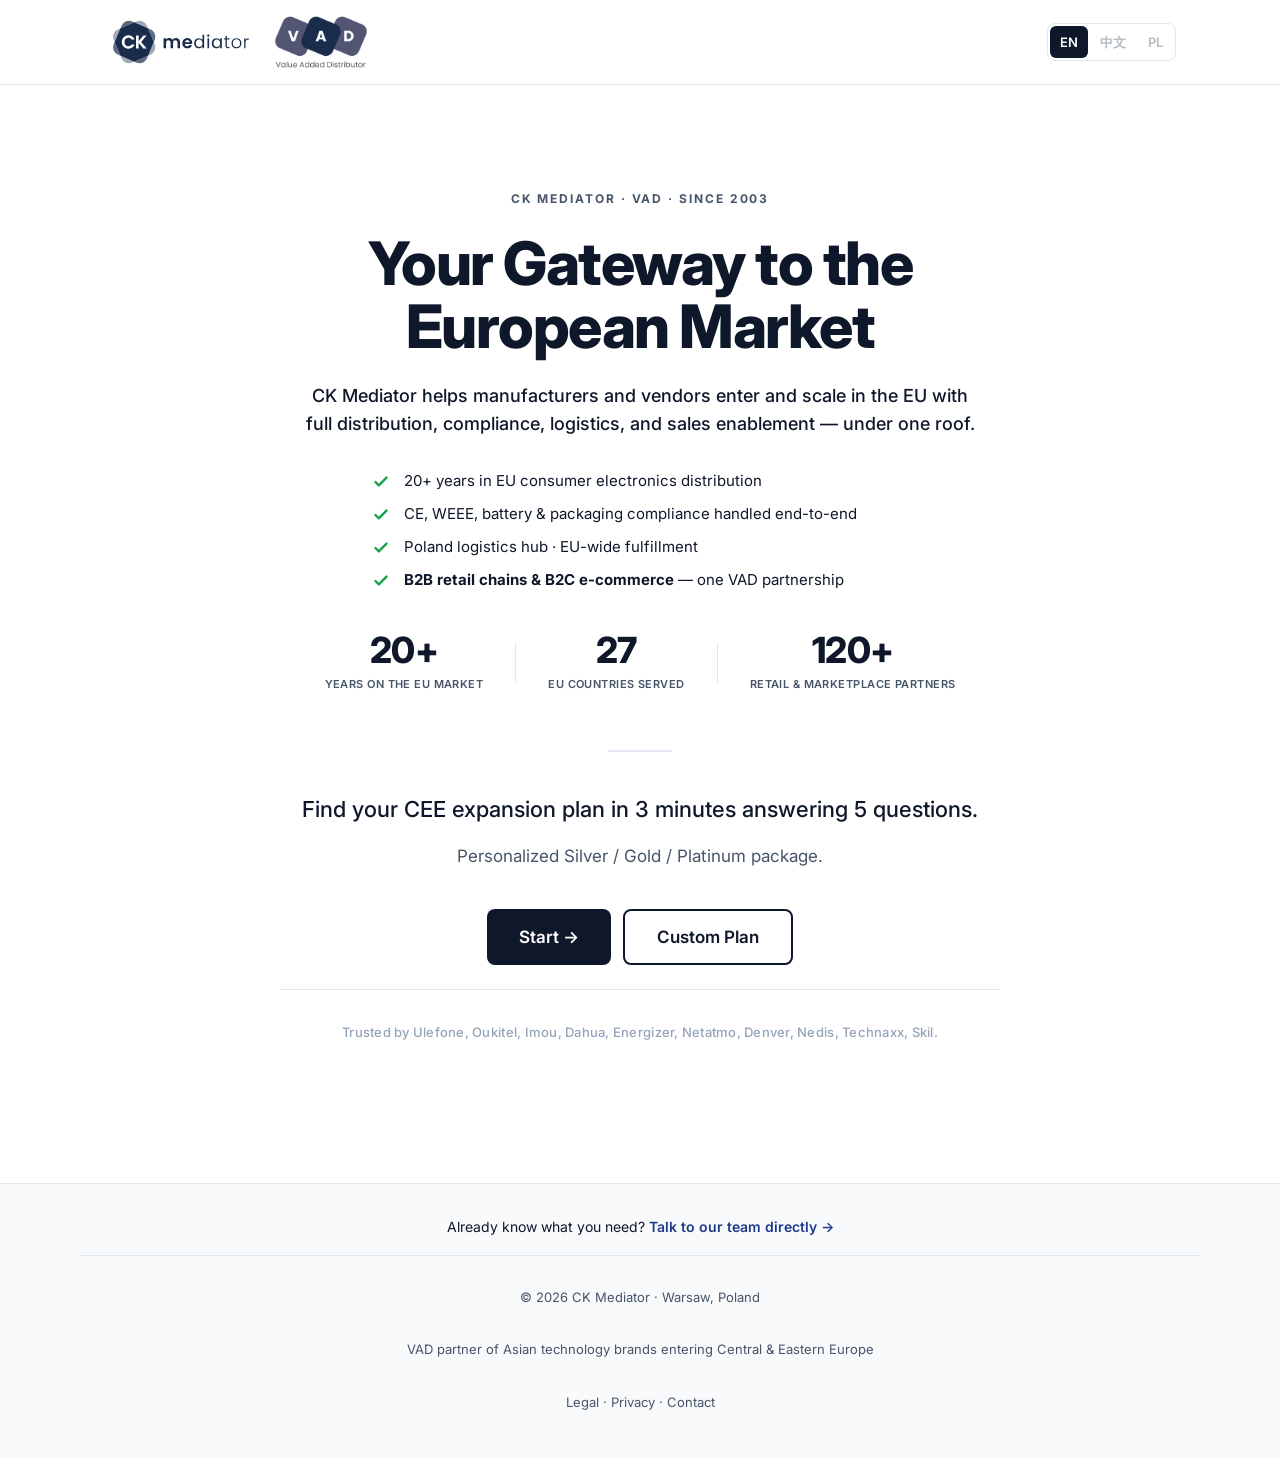
==== v2/index.html @ 51ea70b4 "v2: Q5 qualitative options + remove '24h' from TEMU Local Q5 (marketing support): - Replace dollar r" ====
<!doctype html>
<html lang="en">
<head>
  <meta charset="utf-8" />
  <meta name="viewport" content="width=device-width,initial-scale=1" />
  <title>CK Mediator — Your Gateway to the European Market</title>
  <link rel="preconnect" href="https://fonts.googleapis.com">
  <link rel="preconnect" href="https://fonts.gstatic.com" crossorigin>
  <link href="https://fonts.googleapis.com/css2?family=Inter:wght@400;500;600;700;800&display=swap" rel="stylesheet">
  <link rel="stylesheet" href="wireframe.css" />
</head>
<body>

  <!-- ========= TOP BAR ========= -->
  <header class="topbar">
    <div class="topbar-inner">
      <a href="#" class="brand" data-action="restart" aria-label="CK Mediator — start over">
        <img src="CK-Mediator-Logo-2023.svg" alt="CK Mediator" class="brand-logo" />
        <img src="VAD-1.png" alt="VAD — Value Added Distributor" class="brand-logo brand-logo-vad" />
      </a>
      <div class="topbar-right">
        <div class="lang" role="group" aria-label="Language">
          <button class="lang-btn is-on" type="button">EN</button>
          <button class="lang-btn" type="button" disabled title="Translations come after layout sign-off">中文</button>
          <button class="lang-btn" type="button" disabled title="Translations come after layout sign-off">PL</button>
        </div>
        <div class="progress" id="progress" hidden>
          <span class="progress-text" id="progress-text">Step 1 of 5</span>
          <div class="progress-bar"><div class="progress-fill" id="progress-fill"></div></div>
        </div>
      </div>
    </div>
  </header>

  <main class="main">

    <!-- ========= SCREEN 0: WELCOME ========= -->
    <section class="screen is-active" data-screen="welcome">
      <div class="welcome">
        <p class="eyebrow">CK MEDIATOR · VAD · SINCE 2003</p>
        <h1 class="hero-title">Your Gateway to the European Market</h1>
        <p class="hero-mission">CK Mediator helps manufacturers and vendors enter and scale in the EU with full distribution, compliance, logistics, and sales enablement — under one roof.</p>

        <ul class="value-props">
          <li><svg class="i-check" viewBox="0 0 20 20"><path d="M5 10l3 3 7-7" stroke="currentColor" stroke-width="2.2" fill="none" stroke-linecap="round" stroke-linejoin="round"/></svg><span>20+ years in EU consumer electronics distribution</span></li>
          <li><svg class="i-check" viewBox="0 0 20 20"><path d="M5 10l3 3 7-7" stroke="currentColor" stroke-width="2.2" fill="none" stroke-linecap="round" stroke-linejoin="round"/></svg><span>CE, WEEE, battery &amp; packaging compliance handled end-to-end</span></li>
          <li><svg class="i-check" viewBox="0 0 20 20"><path d="M5 10l3 3 7-7" stroke="currentColor" stroke-width="2.2" fill="none" stroke-linecap="round" stroke-linejoin="round"/></svg><span>Poland logistics hub · EU-wide fulfillment</span></li>
          <li><svg class="i-check" viewBox="0 0 20 20"><path d="M5 10l3 3 7-7" stroke="currentColor" stroke-width="2.2" fill="none" stroke-linecap="round" stroke-linejoin="round"/></svg><span><strong>B2B retail chains &amp; B2C e-commerce</strong> — one VAD partnership</span></li>
        </ul>

        <div class="hero-stats">
          <div class="stat"><strong>20+</strong><span>years on the EU market</span></div>
          <div class="stat-divider"></div>
          <div class="stat"><strong>27</strong><span>EU countries served</span></div>
          <div class="stat-divider"></div>
          <div class="stat"><strong>120+</strong><span>retail &amp; marketplace partners</span></div>
        </div>

        <div class="hero-divider"></div>

        <p class="hero-lead">Find your CEE expansion plan in 3 minutes answering 5 questions.</p>
        <p class="hero-sub">Personalized Silver / Gold / Platinum package.</p>

        <div class="hero-actions">
          <button class="btn btn-primary btn-lg" type="button" data-action="start">Start →</button>
          <button class="btn btn-outline btn-lg" type="button" data-action="open-modules">Custom Plan</button>
        </div>

        <p class="trusted">Trusted by Ulefone, Oukitel, Imou, Dahua, Energizer, Netatmo, Denver, Nedis, Technaxx, Skil.</p>
      </div>
    </section>

    <!-- ========= SCREEN 1: Q1 — Product category ========= -->
    <section class="screen" data-screen="q1" data-step="1">
      <div class="question">
        <p class="q-counter">Question 1 of 5</p>
        <h2 class="q-title">What does your brand sell?</h2>
        <p class="q-help">Select all that apply — many brands span multiple categories.</p>
        <div class="options" data-question="category" data-multi="true">
          <button class="option" type="button" data-value="phones">
            <svg class="option-icon" viewBox="0 0 24 24" fill="none"><rect x="7" y="3" width="10" height="18" rx="2" stroke="currentColor" stroke-width="1.6"/><circle cx="12" cy="18" r="1" fill="currentColor"/></svg>
            <span class="option-body">Smartphones &amp; Mobile</span>
          </button>
          <button class="option" type="button" data-value="computing">
            <svg class="option-icon" viewBox="0 0 24 24" fill="none"><rect x="3" y="5" width="18" height="11" rx="1.5" stroke="currentColor" stroke-width="1.6"/><path d="M2 18h20" stroke="currentColor" stroke-width="1.6" stroke-linecap="round"/></svg>
            <span class="option-body">Laptops &amp; Computing <span class="option-sub">including refurbished</span></span>
          </button>
          <button class="option" type="button" data-value="cameras">
            <svg class="option-icon" viewBox="0 0 24 24" fill="none"><path d="M3 8h4l1.5-3h7l1.5 3h4v12H3z" stroke="currentColor" stroke-width="1.6" stroke-linejoin="round"/><circle cx="12" cy="13" r="4" stroke="currentColor" stroke-width="1.6"/></svg>
            <span class="option-body">Cameras &amp; Surveillance</span>
          </button>
          <button class="option" type="button" data-value="av">
            <svg class="option-icon" viewBox="0 0 24 24" fill="none"><rect x="3" y="5" width="18" height="12" rx="1" stroke="currentColor" stroke-width="1.6"/><path d="M9 21h6M12 17v4" stroke="currentColor" stroke-width="1.6" stroke-linecap="round"/></svg>
            <span class="option-body">Audio, Video &amp; Projectors</span>
          </button>
          <button class="option" type="button" data-value="smart-home">
            <svg class="option-icon" viewBox="0 0 24 24" fill="none"><path d="M3 12L12 3l9 9M5 10v10h14V10" stroke="currentColor" stroke-width="1.6" stroke-linejoin="round"/><circle cx="12" cy="15" r="1.5" fill="currentColor"/></svg>
            <span class="option-body">Smart Home &amp; IoT</span>
          </button>
          <button class="option" type="button" data-value="tools">
            <svg class="option-icon" viewBox="0 0 24 24" fill="none"><path d="M14.5 5.5l4 4L8 20l-4-4z" stroke="currentColor" stroke-width="1.6" stroke-linejoin="round"/><path d="M14 5l3-3 5 5-3 3" stroke="currentColor" stroke-width="1.6" stroke-linejoin="round"/></svg>
            <span class="option-body">Power Tools &amp; Hardware</span>
          </button>
          <button class="option" type="button" data-value="mixed">
            <svg class="option-icon" viewBox="0 0 24 24" fill="none"><rect x="4" y="4" width="6" height="6" stroke="currentColor" stroke-width="1.6"/><rect x="14" y="4" width="6" height="6" stroke="currentColor" stroke-width="1.6"/><rect x="4" y="14" width="6" height="6" stroke="currentColor" stroke-width="1.6"/><rect x="14" y="14" width="6" height="6" stroke="currentColor" stroke-width="1.6"/></svg>
            <span class="option-body">Mixed portfolio / Other</span>
          </button>
        </div>
      </div>
    </section>

    <!-- ========= SCREEN 2: Q2 — EU presence ========= -->
    <section class="screen" data-screen="q2" data-step="2">
      <div class="question">
        <p class="q-counter">Question 2 of 5</p>
        <h2 class="q-title">Where is your brand in Europe today?</h2>
        <p class="q-help">No wrong answer — this just tells us where to start.</p>
        <div class="options" data-question="presence">
          <button class="option" type="button" data-value="zero" data-tier="silver">
            <svg class="option-icon" viewBox="0 0 24 24" fill="none"><circle cx="12" cy="12" r="9" stroke="currentColor" stroke-width="1.6"/></svg>
            <span class="option-body">Zero presence <span class="option-sub">we're starting from scratch</span></span>
          </button>
          <button class="option" type="button" data-value="cross-border" data-tier="gold">
            <svg class="option-icon" viewBox="0 0 24 24" fill="none"><circle cx="12" cy="12" r="9" stroke="currentColor" stroke-width="1.6"/><path d="M3 12h18M12 3a13 13 0 010 18M12 3a13 13 0 000 18" stroke="currentColor" stroke-width="1.6"/></svg>
            <span class="option-body">Selling cross-border <span class="option-sub">Amazon, eBay, direct from Asia</span></span>
          </button>
          <button class="option" type="button" data-value="distributor" data-tier="platinum">
            <svg class="option-icon" viewBox="0 0 24 24" fill="none"><path d="M4 14l3-3 3 1 3-3 3 1 4-2" stroke="currentColor" stroke-width="1.6" stroke-linecap="round" stroke-linejoin="round"/><path d="M3 20h18" stroke="currentColor" stroke-width="1.6" stroke-linecap="round"/></svg>
            <span class="option-body">We have a distributor, but need a real VAD partner</span>
          </button>
          <button class="option" type="button" data-value="other" data-tier="gold">
            <svg class="option-icon" viewBox="0 0 24 24" fill="none"><circle cx="12" cy="12" r="9" stroke="currentColor" stroke-width="1.6"/><path d="M9.5 9c0-1.5 1-2.5 2.5-2.5s2.5 1 2.5 2.5c0 1-1 1.5-1.5 2-.5.5-1 1-1 2" stroke="currentColor" stroke-width="1.6" stroke-linecap="round"/><circle cx="12" cy="17" r="0.8" fill="currentColor"/></svg>
            <span class="option-body">Other arrangement</span>
          </button>
        </div>
      </div>
    </section>

    <!-- ========= SCREEN 3: Q3 — 12mo goal ========= -->
    <section class="screen" data-screen="q3" data-step="3">
      <div class="question">
        <p class="q-counter">Question 3 of 5</p>
        <h2 class="q-title">What's your goal for the next 12 months?</h2>
        <div class="options" data-question="goal">
          <button class="option" type="button" data-value="test" data-tier="silver">
            <svg class="option-icon" viewBox="0 0 24 24" fill="none"><path d="M9 3v6l-5 9a3 3 0 003 4h10a3 3 0 003-4l-5-9V3" stroke="currentColor" stroke-width="1.6" stroke-linejoin="round"/><path d="M8 3h8" stroke="currentColor" stroke-width="1.6" stroke-linecap="round"/></svg>
            <span class="option-body">Test the market <span class="option-sub">validate demand with low commitment</span></span>
          </button>
          <button class="option" type="button" data-value="scale" data-tier="gold">
            <svg class="option-icon" viewBox="0 0 24 24" fill="none"><path d="M3 17l6-6 4 4 8-9" stroke="currentColor" stroke-width="1.6" stroke-linecap="round" stroke-linejoin="round"/><path d="M14 6h7v7" stroke="currentColor" stroke-width="1.6" stroke-linecap="round" stroke-linejoin="round"/></svg>
            <span class="option-body">Scale <span class="option-sub">grow our existing base in CEE</span></span>
          </button>
          <button class="option" type="button" data-value="leader" data-tier="platinum">
            <svg class="option-icon" viewBox="0 0 24 24" fill="none"><path d="M3 8l4 6 5-8 5 8 4-6v11H3z" stroke="currentColor" stroke-width="1.6" stroke-linejoin="round"/></svg>
            <span class="option-body">Become a category leader <span class="option-sub">full multi-channel expansion</span></span>
          </button>
        </div>
      </div>
    </section>

    <!-- ========= SCREEN 4: Q4 — Markets ========= -->
    <section class="screen" data-screen="q4" data-step="4">
      <div class="question">
        <p class="q-counter">Question 4 of 5</p>
        <h2 class="q-title">Which markets are you targeting?</h2>
        <div class="options" data-question="markets">
          <button class="option" type="button" data-value="pl" data-tier="silver">
            <svg class="option-icon" viewBox="0 0 24 24" fill="none"><path d="M12 21c5-6 8-9 8-13a8 8 0 00-16 0c0 4 3 7 8 13z" stroke="currentColor" stroke-width="1.6" stroke-linejoin="round"/><circle cx="12" cy="8" r="2" stroke="currentColor" stroke-width="1.6"/></svg>
            <span class="option-body">Poland only (PL)</span>
          </button>
          <button class="option" type="button" data-value="baltics" data-tier="gold">
            <svg class="option-icon" viewBox="0 0 24 24" fill="none"><path d="M5 7l5-2 4 2 5-2v12l-5 2-4-2-5 2zM10 5v14M14 7v14" stroke="currentColor" stroke-width="1.6" stroke-linejoin="round"/></svg>
            <span class="option-body">Poland + Baltics (LT, LV, EE)</span>
          </button>
          <button class="option" type="button" data-value="cee" data-tier="gold">
            <svg class="option-icon" viewBox="0 0 24 24" fill="none"><path d="M3 7l6-2 6 3 6-2v12l-6 2-6-3-6 2z" stroke="currentColor" stroke-width="1.6" stroke-linejoin="round"/></svg>
            <span class="option-body">All Central &amp; Eastern Europe (CEE)</span>
          </button>
          <button class="option" type="button" data-value="eu" data-tier="platinum">
            <svg class="option-icon" viewBox="0 0 24 24" fill="none"><circle cx="12" cy="12" r="9" stroke="currentColor" stroke-width="1.6"/><path d="M3 12h18M12 3c3 3 3 15 0 18M12 3c-3 3-3 15 0 18" stroke="currentColor" stroke-width="1.6"/></svg>
            <span class="option-body">Beyond CEE — full EU ambition</span>
          </button>
        </div>
      </div>
    </section>

    <!-- ========= SCREEN 5: Q5 — Budget (optional) ========= -->
    <section class="screen" data-screen="q5" data-step="5">
      <div class="question">
        <p class="q-counter">Question 5 of 5 — optional</p>
        <h2 class="q-title">What's your monthly marketing support for European operations?</h2>
        <p class="q-help">The marketing investment you'll bring — CK Mediator co-funds operations and channel access.</p>
        <div class="options" data-question="budget">
          <button class="option" type="button" data-value="modest" data-tier="silver">
            <svg class="option-icon" viewBox="0 0 24 24" fill="none"><circle cx="12" cy="12" r="9" stroke="currentColor" stroke-width="1.6"/><path d="M12 6v12M9 9h4a2 2 0 010 4h-2a2 2 0 000 4h5" stroke="currentColor" stroke-width="1.6" stroke-linecap="round" stroke-linejoin="round"/></svg>
            <span class="option-body">Modest <span class="option-sub">initial marketing investment</span></span>
          </button>
          <button class="option" type="button" data-value="significant" data-tier="gold">
            <svg class="option-icon" viewBox="0 0 24 24" fill="none"><ellipse cx="12" cy="6" rx="7" ry="2" stroke="currentColor" stroke-width="1.6"/><path d="M5 6v6c0 1 3 2 7 2s7-1 7-2V6M5 12v6c0 1 3 2 7 2s7-1 7-2v-6" stroke="currentColor" stroke-width="1.6"/></svg>
            <span class="option-body">Significant <span class="option-sub">growing marketing commitment</span></span>
          </button>
          <button class="option" type="button" data-value="major" data-tier="platinum">
            <svg class="option-icon" viewBox="0 0 24 24" fill="none"><ellipse cx="12" cy="5" rx="7" ry="2" stroke="currentColor" stroke-width="1.6"/><path d="M5 5v4c0 1 3 2 7 2s7-1 7-2V5M5 9v4c0 1 3 2 7 2s7-1 7-2V9M5 13v4c0 1 3 2 7 2s7-1 7-2v-4" stroke="currentColor" stroke-width="1.6"/></svg>
            <span class="option-body">Major <span class="option-sub">comprehensive marketing program</span></span>
          </button>
          <button class="option" type="button" data-value="top-tier" data-tier="platinum">
            <svg class="option-icon" viewBox="0 0 24 24" fill="none"><rect x="3" y="4" width="18" height="16" rx="1" stroke="currentColor" stroke-width="1.6"/><circle cx="14" cy="12" r="3" stroke="currentColor" stroke-width="1.6"/><path d="M14 12v-3M14 12l2 2" stroke="currentColor" stroke-width="1.6" stroke-linecap="round"/></svg>
            <span class="option-body">Top-tier <span class="option-sub">category leadership investment</span></span>
          </button>
          <button class="option option-skip" type="button" data-value="skip">
            <svg class="option-icon" viewBox="0 0 24 24" fill="none"><path d="M21 12a8 8 0 01-12 7l-5 1 1-4a8 8 0 1116-4z" stroke="currentColor" stroke-width="1.6" stroke-linejoin="round"/></svg>
            <span class="option-body">Prefer to discuss live</span>
          </button>
        </div>
      </div>
    </section>

    <!-- ========= SCREEN 6: SUMMARY ========= -->
    <section class="screen" data-screen="summary">
      <div class="summary">
        <h2 class="summary-title">
          <span class="summary-title-prefix">Your recommended track:</span>
          <span class="summary-title-pkg" id="summary-title-pkg">Gold — Scale Across CEE</span>
        </h2>
        <p class="summary-lead">Based on your answers, here's how we'd take your brand to the European market.</p>

        <div class="why-block">
          <h3>Why this fits you</h3>
          <ul id="why-list"></ul>
        </div>

        <div class="packages">
          <article class="pkg" data-pkg="silver">
            <p class="pkg-tier">🥈 SILVER</p>
            <h3 class="pkg-name">Test the Market</h3>
            <p class="pkg-sub">For brands validating Polish demand with minimum commitment.</p>
            <ul class="pkg-list">
              <li>Market entry consulting — positioning, competition analysis</li>
              <li>Allegro Brand Zone — 1 marketplace launched</li>
              <li>Warsaw warehousing + customs + basic RMA</li>
              <li>Polish customer service + VAT invoicing (Enova365)</li>
              <li>Basic marketing content — descriptions, localization</li>
            </ul>
          </article>

          <article class="pkg" data-pkg="gold">
            <p class="pkg-tier">🥇 GOLD</p>
            <h3 class="pkg-name">Scale Across CEE</h3>
            <p class="pkg-sub">For brands ready to grow across Poland and neighboring markets.</p>
            <p class="pkg-everything">Everything in Silver, plus:</p>
            <ul class="pkg-list">
              <li>Dedicated Product Manager (part-time)</li>
              <li>D2C Shoper webshop + 3 marketplaces (Allegro · Empik · Kaufland)</li>
              <li>Cross-docking + B2C dropshipping + refurbishment</li>
              <li>Rich marketing content + co-op marketing (50/50 media spend)</li>
              <li>Trade marketing + credit lines for channel partners</li>
            </ul>
          </article>

          <article class="pkg" data-pkg="platinum">
            <p class="pkg-tier">💎 PLATINUM</p>
            <h3 class="pkg-name">Become a Category Leader</h3>
            <p class="pkg-sub">For brands committed to CEE market leadership.</p>
            <p class="pkg-everything">Everything in Gold, plus:</p>
            <ul class="pkg-list">
              <li>Dedicated PM team (full-time, multi-person)</li>
              <li>5 marketplaces — adds ERLI + <strong>TEMU Local</strong></li>
              <li><strong>7 retail chains</strong> — Media Expert, RTV Euro AGD, MediaMarkt, x-kom, Komputronik, Euronics, Topo Centras</li>
              <li>Influencer marketing + POS execution in physical retail</li>
              <li>CK authorized service center + full channel credit</li>
            </ul>
          </article>
        </div>

        <p class="pkg-disclaimer">All package scopes finalized after a 30-minute discovery call.</p>

        <div class="rollout">
          <h3>Your 90-day rollout — <span id="rollout-pkg">Gold</span></h3>
          <ol class="rollout-list" id="rollout-list"></ol>
        </div>

        <p class="custom-plan-link">
          None of these fit? <a href="#" data-action="open-modules">Configure your own custom plan →</a>
        </p>

        <div class="cta-block">
          <button class="btn btn-primary btn-lg" type="button" data-action="open-form">Request VAD Partnership</button>
          <button class="btn btn-secondary" type="button" data-action="download-pdf">Download package details (PDF)</button>
          <p class="cta-tertiary">Prefer a direct conversation? Email <a href="mailto:vendors@ckmediator.pl">vendors@ckmediator.pl</a> or call +48 22 123 43 38.</p>
        </div>
      </div>
    </section>

    <!-- ========= SCREEN M: CUSTOM CONFIGURATOR (alt path) ========= -->
    <section class="screen" data-screen="modules">
      <div class="modules-page">
        <p class="eyebrow">CUSTOM CONFIGURATION</p>
        <h2 class="modules-title">Pick the modules you need — we'll quote the rest</h2>
        <p class="modules-lead">Mix and match like building blocks. Add or remove modules as you scale.</p>

        <div class="modules-grid">

          <article class="module" data-module="m1">
            <div class="module-head">
              <div class="module-icon"><svg viewBox="0 0 24 24" fill="none"><path d="M12 3l8 4v5c0 5-3.5 8-8 9-4.5-1-8-4-8-9V7l8-4z" stroke="currentColor" stroke-width="1.6"/><path d="M9 12l2 2 4-4" stroke="currentColor" stroke-width="1.6" stroke-linecap="round"/></svg></div>
              <button class="module-toggle" type="button">+ Add</button>
            </div>
            <h3>Regulatory &amp; Compliance</h3>
            <ul class="bullets">
              <li>CE / RoHS / EMC / RED testing</li>
              <li>WEEE, battery &amp; packaging registration</li>
              <li>Technical files, DoC, manuals</li>
            </ul>
          </article>

          <article class="module" data-module="m2">
            <div class="module-head">
              <div class="module-icon"><svg viewBox="0 0 24 24" fill="none"><path d="M3 10l9-6 9 6v10H3V10z" stroke="currentColor" stroke-width="1.6" stroke-linejoin="round"/><path d="M9 20v-6h6v6" stroke="currentColor" stroke-width="1.6"/></svg></div>
              <button class="module-toggle" type="button">+ Add</button>
            </div>
            <h3>Warehousing &amp; Fulfillment</h3>
            <ul class="bullets">
              <li>Poland hub · EU-wide shipping</li>
              <li>B2B &amp; B2C order fulfillment</li>
              <li>Inventory &amp; SKU management</li>
            </ul>
          </article>

          <article class="module" data-module="m3">
            <div class="module-head">
              <div class="module-icon"><svg viewBox="0 0 24 24" fill="none"><path d="M3 17l6-6 4 4 8-9" stroke="currentColor" stroke-width="1.6" stroke-linecap="round" stroke-linejoin="round"/><path d="M14 6h7v7" stroke="currentColor" stroke-width="1.6" stroke-linecap="round"/></svg></div>
              <button class="module-toggle" type="button">+ Add</button>
            </div>
            <h3>Sales &amp; Channel Development</h3>
            <ul class="bullets">
              <li>Retail onboarding &amp; negotiations</li>
              <li>Distributor &amp; reseller network</li>
              <li>Marketplace account management</li>
            </ul>
          </article>

          <article class="module" data-module="m4">
            <div class="module-head">
              <div class="module-icon"><svg viewBox="0 0 24 24" fill="none"><path d="M3 11l14-6v14L3 13v-2z" stroke="currentColor" stroke-width="1.6" stroke-linejoin="round"/><path d="M7 13v4a2 2 0 002 2h1" stroke="currentColor" stroke-width="1.6"/></svg></div>
              <button class="module-toggle" type="button">+ Add</button>
            </div>
            <h3>Marketing &amp; PR</h3>
            <ul class="bullets">
              <li>Influencer &amp; PR campaigns</li>
              <li>Paid ads (Google, Meta, TikTok)</li>
              <li>Social, content, reviews</li>
            </ul>
          </article>

          <article class="module" data-module="m5">
            <div class="module-head">
              <div class="module-icon"><svg viewBox="0 0 24 24" fill="none"><path d="M14 6l4 4-9 9H5v-4l9-9z" stroke="currentColor" stroke-width="1.6" stroke-linejoin="round"/></svg></div>
              <button class="module-toggle" type="button">+ Add</button>
            </div>
            <h3>Warranty &amp; Service Center</h3>
            <ul class="bullets">
              <li>RMA, repairs, spare parts</li>
              <li>SLA-backed service operations</li>
              <li>Warranty policy creation</li>
            </ul>
          </article>

          <article class="module" data-module="m6">
            <div class="module-head">
              <div class="module-icon"><svg viewBox="0 0 24 24" fill="none"><rect x="3" y="6" width="18" height="12" rx="2" stroke="currentColor" stroke-width="1.6"/><path d="M3 10h18" stroke="currentColor" stroke-width="1.6"/></svg></div>
              <button class="module-toggle" type="button">+ Add</button>
            </div>
            <h3>Financial &amp; Invoicing Support</h3>
            <ul class="bullets">
              <li>EU invoicing &amp; credit terms</li>
              <li>VAT / OSS guidance</li>
              <li>Cash-flow &amp; FX optimization</li>
            </ul>
          </article>

          <article class="module" data-module="m7">
            <div class="module-head">
              <div class="module-icon"><svg viewBox="0 0 24 24" fill="none"><circle cx="12" cy="12" r="9" stroke="currentColor" stroke-width="1.6"/><path d="M9 10l2 2 4-4" stroke="currentColor" stroke-width="1.6" stroke-linecap="round"/></svg></div>
              <button class="module-toggle" type="button">+ Add</button>
            </div>
            <h3>EU Authorized Representative</h3>
            <ul class="bullets">
              <li>Legal EU representation</li>
              <li>Liaison with market authorities</li>
              <li>Document custody &amp; response</li>
            </ul>
          </article>

          <article class="module" data-module="m8">
            <div class="module-head">
              <div class="module-icon"><svg viewBox="0 0 24 24" fill="none"><path d="M4 20V8m6 12V4m6 16v-9m6 9V12" stroke="currentColor" stroke-width="1.8" stroke-linecap="round"/></svg></div>
              <button class="module-toggle" type="button">+ Add</button>
            </div>
            <h3>Market Intelligence &amp; Reporting</h3>
            <ul class="bullets">
              <li>Sell-through dashboards</li>
              <li>Competitive benchmarking</li>
              <li>Quarterly business reviews</li>
            </ul>
          </article>

        </div>

        <p class="modules-footer-note">Custom configurations are priced on-request. Submit your selection and we'll send a tailored quote within 1 business day.</p>

        <div class="modules-actions">
          <button class="btn btn-ghost" type="button" data-action="restart">← Back to start</button>
        </div>
      </div>
    </section>

    <!-- ========= SCREEN 7: CONFIRMATION ========= -->
    <section class="screen" data-screen="confirm">
      <div class="confirm">
        <h2>Thank you — we've got it.</h2>
        <p>A CK Mediator partnership manager will contact you within <strong>1 business day</strong>.</p>
        <p>In the meantime, you can:</p>
        <ul class="confirm-list">
          <li>📧 Email us at <a href="mailto:vendors@ckmediator.pl">vendors@ckmediator.pl</a></li>
          <li>📞 Call <strong>+48 22 123 43 38</strong> (business hours CET)</li>
        </ul>
        <p class="confirm-cta"><button class="btn btn-ghost" type="button" data-action="restart">Back to start ↻</button></p>
      </div>
    </section>

  </main>

  <!-- ========= INTAKE FORM MODAL ========= -->
  <div class="modal" data-modal="form" hidden>
    <div class="modal-backdrop" data-action="close-form"></div>
    <div class="modal-card" role="dialog" aria-modal="true" aria-labelledby="form-title">
      <button class="modal-close" type="button" data-action="close-form" aria-label="Close">×</button>
      <h2 id="form-title">Request your VAD Partnership</h2>
      <p class="modal-lead">We respond within 1 business day. Your wizard answers are attached automatically.</p>

      <form id="intake-form">
        <label class="field">
          <span>Company (legal name) <em>*</em></span>
          <input type="text" name="company" required />
        </label>
        <label class="field">
          <span>Brand name(s) <em>*</em></span>
          <input type="text" name="brand" required placeholder="What's the brand we'll be launching?" />
        </label>
        <label class="field">
          <span>Your full name <em>*</em></span>
          <input type="text" name="name" required />
        </label>
        <label class="field">
          <span>Your role / title <em>*</em></span>
          <input type="text" name="title" required />
        </label>
        <label class="field">
          <span>Business email <em>*</em></span>
          <input type="email" name="email" required />
        </label>
        <label class="field">
          <span>Phone <em>*</em></span>
          <input type="tel" name="phone" required placeholder="Include country code" />
        </label>
        <label class="field-inline">
          <input type="checkbox" name="wechat" /> WeChat available on this number
        </label>
        <label class="field">
          <span>Website</span>
          <input type="url" name="website" placeholder="HQ or brand — optional" />
        </label>
        <label class="field field-readonly">
          <span>Selected package</span>
          <input type="text" name="package" readonly id="form-package-input" />
        </label>
        <label class="field">
          <span>Anything we should know before our first call?</span>
          <textarea name="notes" rows="3"></textarea>
        </label>

        <p class="privacy">We use your data only to respond to this inquiry. GDPR-compliant. No third-party sharing.</p>

        <div class="form-actions">
          <button class="btn btn-primary btn-lg" type="submit">Send to CK Mediator →</button>
        </div>
      </form>
    </div>
  </div>

  <!-- ========= WIZARD BOTTOM NAV (questions only) ========= -->
  <nav class="wizard-nav" id="wizard-nav" hidden>
    <button class="btn btn-ghost" type="button" data-action="back">← Back</button>
    <div class="dots" id="dots"></div>
    <button class="btn btn-primary" type="button" data-action="continue" id="continue-btn" disabled>Continue →</button>
  </nav>

  <!-- ========= SCOPE BAR (modules screen only) ========= -->
  <div class="scope-bar" id="scope-bar" hidden>
    <div class="scope-bar-inner">
      <div class="scope-summary">
        <strong id="scope-count">0 modules</strong>
        <span class="scope-list" id="scope-list"></span>
      </div>
      <button class="btn btn-primary" type="button" data-action="request-quote">Request a custom quote →</button>
    </div>
  </div>

  <footer class="footer-global">
    <div class="footer-inner">
      <p class="footer-direct">Already know what you need? <a href="#" data-action="direct-contact">Talk to our team directly →</a></p>
      <p>© 2026 CK Mediator · Warsaw, Poland</p>
      <p class="footer-tag">VAD partner of Asian technology brands entering Central &amp; Eastern Europe</p>
      <p class="footer-links"><a href="#">Legal</a> · <a href="#">Privacy</a> · <a href="#">Contact</a></p>
    </div>
  </footer>

  <script src="wireframe.js"></script>
</body>
</html>
---- v2/wireframe.css ----
:root {
  --color-bg: #ffffff;
  --color-bg-subtle: #f8fafc;
  --color-text: #0f172a;
  --color-text-secondary: #475569;
  --color-text-muted: #94a3b8;
  --color-border: #e2e8f0;
  --color-border-strong: #cbd5e1;
  --color-accent: #1e3a8a;
  --color-accent-bg: #eff6ff;
  --color-danger: #dc2626;
  --shadow-md: 0 4px 16px rgba(15, 23, 42, 0.08);
  --shadow-lg: 0 20px 60px rgba(15, 23, 42, 0.25);
  --radius: 8px;
  --radius-lg: 12px;
}

* { box-sizing: border-box; }
html, body { margin: 0; padding: 0; }
body {
  font-family: 'Inter', system-ui, -apple-system, 'Segoe UI', sans-serif;
  color: var(--color-text);
  background: var(--color-bg);
  -webkit-font-smoothing: antialiased;
  -moz-osx-font-smoothing: grayscale;
  line-height: 1.6;
  font-size: 16px;
}

a { color: var(--color-accent); text-decoration: none; }
a:hover { text-decoration: underline; }

/* ========= TOP BAR ========= */
.topbar {
  position: sticky; top: 0; z-index: 10;
  background: rgba(255, 255, 255, 0.95);
  backdrop-filter: blur(8px);
  -webkit-backdrop-filter: blur(8px);
  border-bottom: 1px solid var(--color-border);
}
.topbar-inner {
  max-width: 1120px; margin: 0 auto;
  padding: 14px 24px;
  display: flex; justify-content: space-between; align-items: center;
  gap: 24px;
}
.brand { display: inline-flex; align-items: center; gap: 16px; }
.brand-logo { height: 56px; display: block; width: auto; }
.brand-logo-vad { height: 56px; }
.topbar-right { display: flex; gap: 20px; align-items: center; }
.lang {
  display: inline-flex; gap: 2px;
  border: 1px solid var(--color-border); border-radius: 8px; padding: 2px;
  background: white;
}
.lang-btn {
  appearance: none; border: 0; background: transparent;
  padding: 6px 10px; font: inherit; font-size: 13px; font-weight: 600;
  border-radius: 6px; cursor: pointer; color: var(--color-text-secondary);
}
.lang-btn.is-on { background: var(--color-text); color: white; }
.lang-btn:disabled { cursor: not-allowed; opacity: 0.4; }
.progress { display: flex; flex-direction: column; gap: 4px; min-width: 160px; }
.progress-text { font-size: 12px; font-weight: 600; color: var(--color-text-secondary); }
.progress-bar { width: 160px; height: 4px; background: var(--color-border); border-radius: 2px; overflow: hidden; }
.progress-fill { height: 100%; background: var(--color-accent); width: 0%; transition: width 0.3s ease; }

/* ========= SCREENS ========= */
.main { min-height: calc(100vh - 130px); }
.screen { display: none; padding: 64px 24px 140px; }
.screen.is-active { display: block; }

/* ========= WELCOME ========= */
.welcome {
  max-width: 720px; margin: 0 auto;
  text-align: center;
  padding-top: 40px;
}
.eyebrow {
  font-size: 12px; font-weight: 700; letter-spacing: 0.16em;
  color: var(--color-text-secondary);
  text-transform: uppercase;
  margin: 0 0 24px;
}
.hero-title {
  font-size: clamp(36px, 5.5vw, 60px);
  font-weight: 800; line-height: 1.05; letter-spacing: -0.025em;
  margin: 0 0 24px;
  color: var(--color-text);
}
.hero-lead {
  font-size: 22px; font-weight: 500; color: var(--color-text);
  margin: 0 0 16px;
}
.hero-sub {
  font-size: 17px; color: var(--color-text-secondary);
  max-width: 560px; margin: 0 auto 40px;
  line-height: 1.55;
}
.hero-actions {
  display: flex; justify-content: center; gap: 12px;
  margin: 32px 0 24px;
  flex-wrap: wrap;
}
.hero-secondary {
  font-size: 15px; color: var(--color-text-secondary);
  margin: 0 0 80px;
}
.trusted {
  font-size: 13px; color: var(--color-text-muted);
  font-weight: 500;
  border-top: 1px solid var(--color-border);
  padding-top: 32px;
  margin: 0;
  letter-spacing: 0.02em;
}

/* ========= BUTTONS ========= */
.btn {
  appearance: none; border: 0; cursor: pointer;
  font: inherit; font-weight: 600;
  border-radius: var(--radius);
  padding: 11px 22px;
  display: inline-flex; align-items: center; justify-content: center; gap: 8px;
  transition: all 0.15s ease;
  line-height: 1.2;
}
.btn-primary { background: var(--color-text); color: white; }
.btn-primary:hover { background: var(--color-accent); }
.btn-secondary {
  background: white; color: var(--color-text);
  border: 1px solid var(--color-border-strong);
}
.btn-secondary:hover { background: var(--color-bg-subtle); }
.btn-outline {
  background: white; color: var(--color-text);
  border: 2px solid var(--color-text);
}
.btn-outline:hover { background: var(--color-bg-subtle); border-color: var(--color-accent); color: var(--color-accent); }
.btn-ghost { background: transparent; color: var(--color-text-secondary); padding: 10px 14px; }
.btn-ghost:hover { color: var(--color-text); }
.btn-lg { padding: 16px 32px; font-size: 17px; }
.btn:disabled { opacity: 0.4; cursor: not-allowed; }

/* ========= QUESTION ========= */
.question {
  max-width: 720px; margin: 0 auto;
  padding-top: 32px;
}
.q-counter {
  font-size: 13px; font-weight: 600; color: var(--color-accent);
  letter-spacing: 0.04em;
  margin: 0 0 12px;
  text-transform: uppercase;
}
.q-title {
  font-size: clamp(28px, 4vw, 40px);
  font-weight: 700; line-height: 1.18; letter-spacing: -0.015em;
  margin: 0 0 12px;
}
.q-help {
  font-size: 16px; color: var(--color-text-secondary);
  margin: 0 0 32px;
}
.options { display: flex; flex-direction: column; gap: 12px; }
.option {
  display: flex; align-items: center; gap: 14px;
  width: 100%; text-align: left;
  background: white; color: var(--color-text);
  border: 1px solid var(--color-border-strong);
  border-radius: var(--radius);
  padding: 16px 22px;
  font: inherit; font-size: 16px; font-weight: 500;
  cursor: pointer;
  transition: all 0.15s ease;
  position: relative;
}
.option:hover { border-color: var(--color-accent); background: var(--color-bg-subtle); }
.option:hover .option-icon { color: var(--color-accent); }
.option.is-selected {
  border-color: var(--color-accent);
  background: var(--color-accent-bg);
  box-shadow: 0 0 0 1px var(--color-accent) inset;
}
.option.is-selected .option-icon { color: var(--color-accent); }
.option-icon {
  width: 24px; height: 24px;
  flex-shrink: 0;
  color: var(--color-text-secondary);
  transition: color 0.15s ease;
}
.option-icon svg { width: 100%; height: 100%; display: block; }
.option-body { flex: 1; min-width: 0; }
.option-sub {
  display: block; font-size: 14px; font-weight: 400;
  color: var(--color-text-secondary); margin-top: 4px;
}
.option-skip .option-body { color: var(--color-text-secondary); font-style: italic; }

/* ========= SUMMARY ========= */
.summary { max-width: 1120px; margin: 0 auto; }
.summary-title {
  font-size: clamp(32px, 5vw, 48px);
  font-weight: 800; line-height: 1.1; letter-spacing: -0.02em;
  margin: 0 0 16px; text-align: center;
}
.summary-title-prefix {
  display: block;
  font-size: 0.42em;
  font-weight: 600;
  color: var(--color-text-secondary);
  letter-spacing: 0.06em;
  text-transform: uppercase;
  margin-bottom: 14px;
}
.summary-title-pkg {
  display: block;
}
.summary-lead {
  font-size: 18px; color: var(--color-text-secondary);
  text-align: center; max-width: 600px; margin: 0 auto 48px;
}
.why-block {
  background: var(--color-accent-bg);
  border-left: 4px solid var(--color-accent);
  padding: 24px 28px;
  border-radius: 0 var(--radius) var(--radius) 0;
  margin: 0 auto 48px;
  max-width: 760px;
}
.why-block h3 {
  font-size: 13px; font-weight: 700; letter-spacing: 0.06em;
  text-transform: uppercase; color: var(--color-accent);
  margin: 0 0 12px;
}
.why-block ul { margin: 0; padding: 0 0 0 18px; }
.why-block li { font-size: 15px; color: var(--color-text); margin: 6px 0; line-height: 1.5; }

.packages {
  display: grid; grid-template-columns: repeat(3, 1fr);
  gap: 20px; margin: 0 0 12px;
}
.pkg {
  background: white; border: 1px solid var(--color-border);
  border-radius: var(--radius-lg);
  padding: 28px 24px;
  display: flex; flex-direction: column;
  transition: all 0.2s ease;
}
.pkg-recommended {
  border: 2px solid var(--color-accent);
  box-shadow: var(--shadow-md);
  transform: translateY(-4px);
}
.pkg-tier {
  font-size: 13px; font-weight: 800; letter-spacing: 0.1em;
  text-transform: uppercase;
  margin: 0 0 14px;
  display: flex; align-items: center; gap: 8px;
  color: var(--color-text);
}
.pkg-badge {
  font-size: 10px; letter-spacing: 0.06em;
  background: var(--color-accent); color: white;
  padding: 3px 8px; border-radius: 4px;
  text-transform: uppercase;
  margin-left: auto;
  font-weight: 700;
}
.pkg-name {
  font-size: 22px; font-weight: 700;
  margin: 0 0 8px; letter-spacing: -0.015em;
}
.pkg-sub { font-size: 14px; color: var(--color-text-secondary); margin: 0 0 20px; line-height: 1.5; }
.pkg-price {
  font-size: 14px; color: var(--color-text-secondary);
  margin: 0 0 20px;
  border-top: 1px solid var(--color-border);
  border-bottom: 1px solid var(--color-border);
  padding: 16px 0;
}
.pkg-price strong { font-size: 28px; color: var(--color-text); font-weight: 800; letter-spacing: -0.02em; }
.pkg-everything { font-size: 12px; font-weight: 700; color: var(--color-text); margin: 0 0 10px; text-transform: uppercase; letter-spacing: 0.05em; }
.pkg-list { margin: 0 0 16px; padding: 0 0 0 18px; }
.pkg-list li { font-size: 14px; line-height: 1.55; margin: 6px 0; color: var(--color-text); }
.pkg-list code {
  font-family: 'SF Mono', Consolas, Monaco, monospace;
  font-size: 13px; background: var(--color-bg-subtle);
  padding: 1px 6px; border-radius: 4px;
}
.pkg-foot { font-size: 12px; margin: auto 0 0; padding-top: 12px; border-top: 1px dashed var(--color-border); }
.pkg-foot-mute { color: var(--color-text-muted); }
.pkg-disclaimer {
  font-size: 12px; color: var(--color-text-muted);
  text-align: center; margin: 16px 0 48px;
}
.custom-plan-link {
  text-align: center;
  font-size: 15px;
  color: var(--color-text-secondary);
  margin: 0 auto 32px;
  max-width: 760px;
  padding: 16px 0;
  border-top: 1px dashed var(--color-border);
}
.custom-plan-link a { font-weight: 600; }

/* ========= ROLLOUT ========= */
.rollout {
  background: var(--color-bg-subtle);
  border-radius: var(--radius-lg);
  padding: 32px;
  margin: 0 auto 48px;
  max-width: 760px;
}
.rollout h3 {
  font-size: 20px; font-weight: 700; margin: 0 0 24px;
}
.rollout-list {
  margin: 0; padding: 0;
  list-style: none;
  display: grid; gap: 20px;
}
.rollout-list li {
  position: relative; padding-left: 64px;
  font-size: 15px; line-height: 1.5;
}
.rollout-list li::before {
  content: counter(rollout-counter);
  counter-increment: rollout-counter;
  position: absolute; left: 0; top: -2px;
  width: 44px; height: 44px;
  border-radius: 50%;
  background: var(--color-text); color: white;
  display: flex; align-items: center; justify-content: center;
  font-weight: 700; font-size: 14px;
}
.rollout-list { counter-reset: rollout-counter; }
.rollout-day { font-weight: 700; display: block; margin-bottom: 4px; color: var(--color-text); }

/* ========= CTA ========= */
.cta-block { text-align: center; padding: 24px 0; }
.cta-block .btn { margin: 6px; }
.cta-tertiary {
  font-size: 14px; color: var(--color-text-secondary);
  margin: 24px 0 0;
}

/* ========= WIZARD NAV ========= */
.wizard-nav {
  position: sticky; bottom: 0;
  background: white;
  border-top: 1px solid var(--color-border);
  padding: 12px 24px;
  display: flex; justify-content: space-between; align-items: center;
  gap: 24px;
}
.wizard-nav[hidden] { display: none; }
.progress[hidden] { display: none; }
.wizard-nav .dots { display: flex; gap: 8px; }
.dot { width: 8px; height: 8px; border-radius: 50%; background: var(--color-border); }
.dot.is-done { background: var(--color-accent); }
.dot.is-current { background: var(--color-text); }

/* ========= MODAL ========= */
.modal {
  position: fixed; inset: 0; z-index: 100;
  display: flex; align-items: center; justify-content: center;
  padding: 24px;
}
.modal[hidden] { display: none; }
.modal-backdrop {
  position: absolute; inset: 0;
  background: rgba(15, 23, 42, 0.4);
}
.modal-card {
  position: relative; background: white;
  border-radius: var(--radius-lg);
  max-width: 560px; width: 100%;
  max-height: 90vh; overflow-y: auto;
  padding: 40px 32px;
  box-shadow: var(--shadow-lg);
}
.modal-close {
  position: absolute; top: 12px; right: 12px;
  background: transparent; border: 0;
  font-size: 28px; line-height: 1;
  cursor: pointer; color: var(--color-text-muted);
  width: 36px; height: 36px;
  border-radius: 6px;
}
.modal-close:hover { background: var(--color-bg-subtle); color: var(--color-text); }
.modal-card h2 { font-size: 24px; font-weight: 700; margin: 0 0 8px; letter-spacing: -0.015em; }
.modal-lead { font-size: 14px; color: var(--color-text-secondary); margin: 0 0 24px; }
.field { display: block; margin: 0 0 16px; }
.field > span { display: block; font-size: 13px; font-weight: 600; margin: 0 0 6px; }
.field em { color: var(--color-danger); font-style: normal; }
.field input, .field textarea {
  width: 100%; font: inherit; font-size: 15px;
  padding: 10px 12px;
  border: 1px solid var(--color-border-strong); border-radius: var(--radius);
  background: white;
  font-family: inherit;
}
.field input:focus, .field textarea:focus {
  outline: 0; border-color: var(--color-accent);
  box-shadow: 0 0 0 3px var(--color-accent-bg);
}
.field-readonly input { background: var(--color-bg-subtle); cursor: not-allowed; color: var(--color-text-secondary); }
.field-inline { display: flex; gap: 8px; align-items: center; font-size: 14px; margin: -8px 0 16px; color: var(--color-text-secondary); }
.privacy { font-size: 12px; color: var(--color-text-muted); margin: 16px 0; line-height: 1.5; }
.form-actions { margin: 24px 0 0; }

/* ========= CONFIRM ========= */
.confirm {
  max-width: 560px; margin: 0 auto;
  text-align: center; padding-top: 64px;
}
.confirm h2 { font-size: 36px; font-weight: 800; letter-spacing: -0.02em; margin: 0 0 16px; }
.confirm > p { font-size: 17px; color: var(--color-text-secondary); margin: 0 0 16px; }
.confirm-list { list-style: none; padding: 0; margin: 24px 0; }
.confirm-list li { padding: 12px; font-size: 16px; }
.confirm-cta { margin-top: 40px; }

/* ========= FOOTER ========= */
.footer-global {
  border-top: 1px solid var(--color-border);
  padding: 32px 24px;
  background: var(--color-bg-subtle);
}
.footer-inner {
  max-width: 1120px; margin: 0 auto;
  font-size: 13px; color: var(--color-text-secondary);
  display: flex; flex-direction: column; gap: 6px;
  align-items: center; text-align: center;
}
.footer-tag { font-size: 13px; }
.footer-links a { color: var(--color-text-secondary); }
.footer-direct {
  font-size: 14px; color: var(--color-text);
  margin: 0 0 12px;
  padding-bottom: 16px;
  border-bottom: 1px solid var(--color-border);
  width: 100%;
}
.footer-direct a { font-weight: 600; }

/* ========= WELCOME ENHANCEMENTS ========= */
.hero-mission {
  font-size: 18px; line-height: 1.55;
  color: var(--color-text);
  max-width: 680px; margin: 0 auto 32px;
  font-weight: 500;
}
.value-props {
  list-style: none; padding: 0;
  max-width: 540px; margin: 0 auto 40px;
  text-align: left;
  display: flex; flex-direction: column; gap: 10px;
}
.value-props li {
  display: flex; gap: 12px; align-items: flex-start;
  font-size: 15px; color: var(--color-text);
  line-height: 1.5;
}
.i-check {
  width: 22px; height: 22px; flex-shrink: 0;
  color: #16a34a;
  margin-top: 1px;
}
.hero-stats {
  display: flex; justify-content: center; align-items: center;
  gap: 32px; margin: 0 auto 56px;
  flex-wrap: wrap;
}
.stat { text-align: center; }
.stat strong {
  display: block; font-size: 36px; font-weight: 800;
  letter-spacing: -0.02em; color: var(--color-text); line-height: 1;
}
.stat span {
  display: block; font-size: 11px; font-weight: 600;
  color: var(--color-text-secondary); margin-top: 8px;
  letter-spacing: 0.04em; text-transform: uppercase;
}
.stat-divider { width: 1px; height: 40px; background: var(--color-border); }
.hero-divider {
  width: 64px; height: 2px;
  background: var(--color-border);
  margin: 0 auto 40px;
}
.hero-microcopy {
  font-size: 13px; color: var(--color-text-muted);
  max-width: 560px; margin: 6px auto 0;
  line-height: 1.55;
}
.hero-alt {
  font-size: 15px; margin: 16px 0 4px;
  color: var(--color-text-secondary);
}

/* ========= MULTI-SELECT CHECKBOX INDICATOR ========= */
.options[data-multi="true"] .option {
  padding-left: 56px;
}
.options[data-multi="true"] .option::before {
  content: '';
  position: absolute; left: 18px; top: 50%;
  transform: translateY(-50%);
  width: 20px; height: 20px;
  border: 1.5px solid var(--color-border-strong);
  border-radius: 4px;
  background: white;
  transition: all 0.15s ease;
}
.options[data-multi="true"] .option.is-selected::before {
  background: var(--color-accent);
  border-color: var(--color-accent);
}
.options[data-multi="true"] .option.is-selected::after {
  content: '';
  position: absolute; left: 23px; top: 50%;
  width: 10px; height: 5px;
  border-left: 2px solid white;
  border-bottom: 2px solid white;
  transform: translateY(-65%) rotate(-45deg);
}

/* ========= MODULES PAGE ========= */
.modules-page { max-width: 1120px; margin: 0 auto; }
.modules-title {
  font-size: clamp(28px, 4vw, 40px);
  font-weight: 800; line-height: 1.15; letter-spacing: -0.02em;
  margin: 0 0 12px; text-align: center;
}
.modules-lead {
  font-size: 17px; color: var(--color-text-secondary);
  text-align: center; max-width: 640px; margin: 0 auto 48px;
}
.modules-grid {
  display: grid; grid-template-columns: repeat(auto-fill, minmax(280px, 1fr));
  gap: 16px; margin: 0 0 32px;
}
.module {
  background: white;
  border: 1px solid var(--color-border);
  border-radius: var(--radius-lg);
  padding: 22px;
  display: flex; flex-direction: column;
  cursor: pointer;
  transition: all 0.15s ease;
}
.module:hover { border-color: var(--color-border-strong); box-shadow: var(--shadow-md); }
.module.is-selected {
  border-color: var(--color-accent);
  background: var(--color-accent-bg);
}
.module-head {
  display: flex; justify-content: space-between; align-items: flex-start;
  gap: 8px; margin-bottom: 14px;
}
.module-icon {
  width: 40px; height: 40px;
  border-radius: 8px;
  background: var(--color-accent-bg);
  color: var(--color-accent);
  display: flex; align-items: center; justify-content: center;
}
.module-icon svg { width: 22px; height: 22px; }
.module.is-selected .module-icon { background: white; }
.module-toggle {
  appearance: none; border: 1px solid var(--color-border-strong);
  background: white; color: var(--color-text);
  font: inherit; font-size: 12px; font-weight: 700;
  padding: 6px 12px; border-radius: 6px;
  cursor: pointer;
  letter-spacing: 0.02em;
  white-space: nowrap;
}
.module-toggle:hover { border-color: var(--color-accent); color: var(--color-accent); }
.module.is-selected .module-toggle {
  background: var(--color-accent); color: white; border-color: var(--color-accent);
}
.module h3 {
  font-size: 17px; font-weight: 700; letter-spacing: -0.01em;
  margin: 0 0 12px;
}
.bullets { margin: 0; padding: 0 0 0 18px; }
.bullets li {
  font-size: 13px; color: var(--color-text-secondary);
  margin: 4px 0; line-height: 1.45;
}
.modules-footer-note {
  font-size: 13px; color: var(--color-text-muted);
  text-align: center;
  border-top: 1px dashed var(--color-border);
  padding: 24px 0 0;
  margin: 16px 0 24px;
  max-width: 640px;
  margin-left: auto; margin-right: auto;
}
.modules-actions { text-align: center; padding: 16px 0 80px; }

/* ========= SCOPE BAR ========= */
.scope-bar {
  position: sticky; bottom: 0; left: 0; right: 0;
  background: var(--color-text);
  color: white;
  padding: 14px 24px;
  box-shadow: 0 -4px 16px rgba(15, 23, 42, 0.15);
  z-index: 5;
}
.scope-bar[hidden] { display: none; }
.scope-bar-inner {
  max-width: 1120px; margin: 0 auto;
  display: flex; justify-content: space-between; align-items: center;
  gap: 24px;
}
.scope-summary {
  display: flex; align-items: baseline; gap: 16px;
  flex: 1; min-width: 0;
}
.scope-summary strong {
  font-size: 14px; font-weight: 700;
  white-space: nowrap;
}
.scope-list {
  font-size: 13px;
  color: rgba(255, 255, 255, 0.65);
  overflow: hidden; text-overflow: ellipsis; white-space: nowrap;
}
.scope-bar .btn-primary {
  background: white; color: var(--color-text);
  flex-shrink: 0;
}
.scope-bar .btn-primary:hover { background: var(--color-accent-bg); color: var(--color-accent); }

/* ========= RESPONSIVE ========= */
@media (max-width: 880px) {
  .packages { grid-template-columns: 1fr; }
  .topbar-right { gap: 12px; }
  .topbar-right .progress { display: none; }
  .pkg-recommended { transform: none; }
  .wizard-nav { padding: 10px 16px; }
  .modal-card { padding: 32px 20px; }
  .screen { padding: 40px 20px 120px; }
  .hero-stats { gap: 20px; }
  .stat strong { font-size: 28px; }
  .modules-grid { grid-template-columns: 1fr; }
  .scope-bar-inner { flex-direction: column; align-items: stretch; gap: 12px; }
  .scope-bar .btn { width: 100%; justify-content: center; }
  .brand { gap: 10px; }
  .brand-logo, .brand-logo-vad { height: 40px; }
}
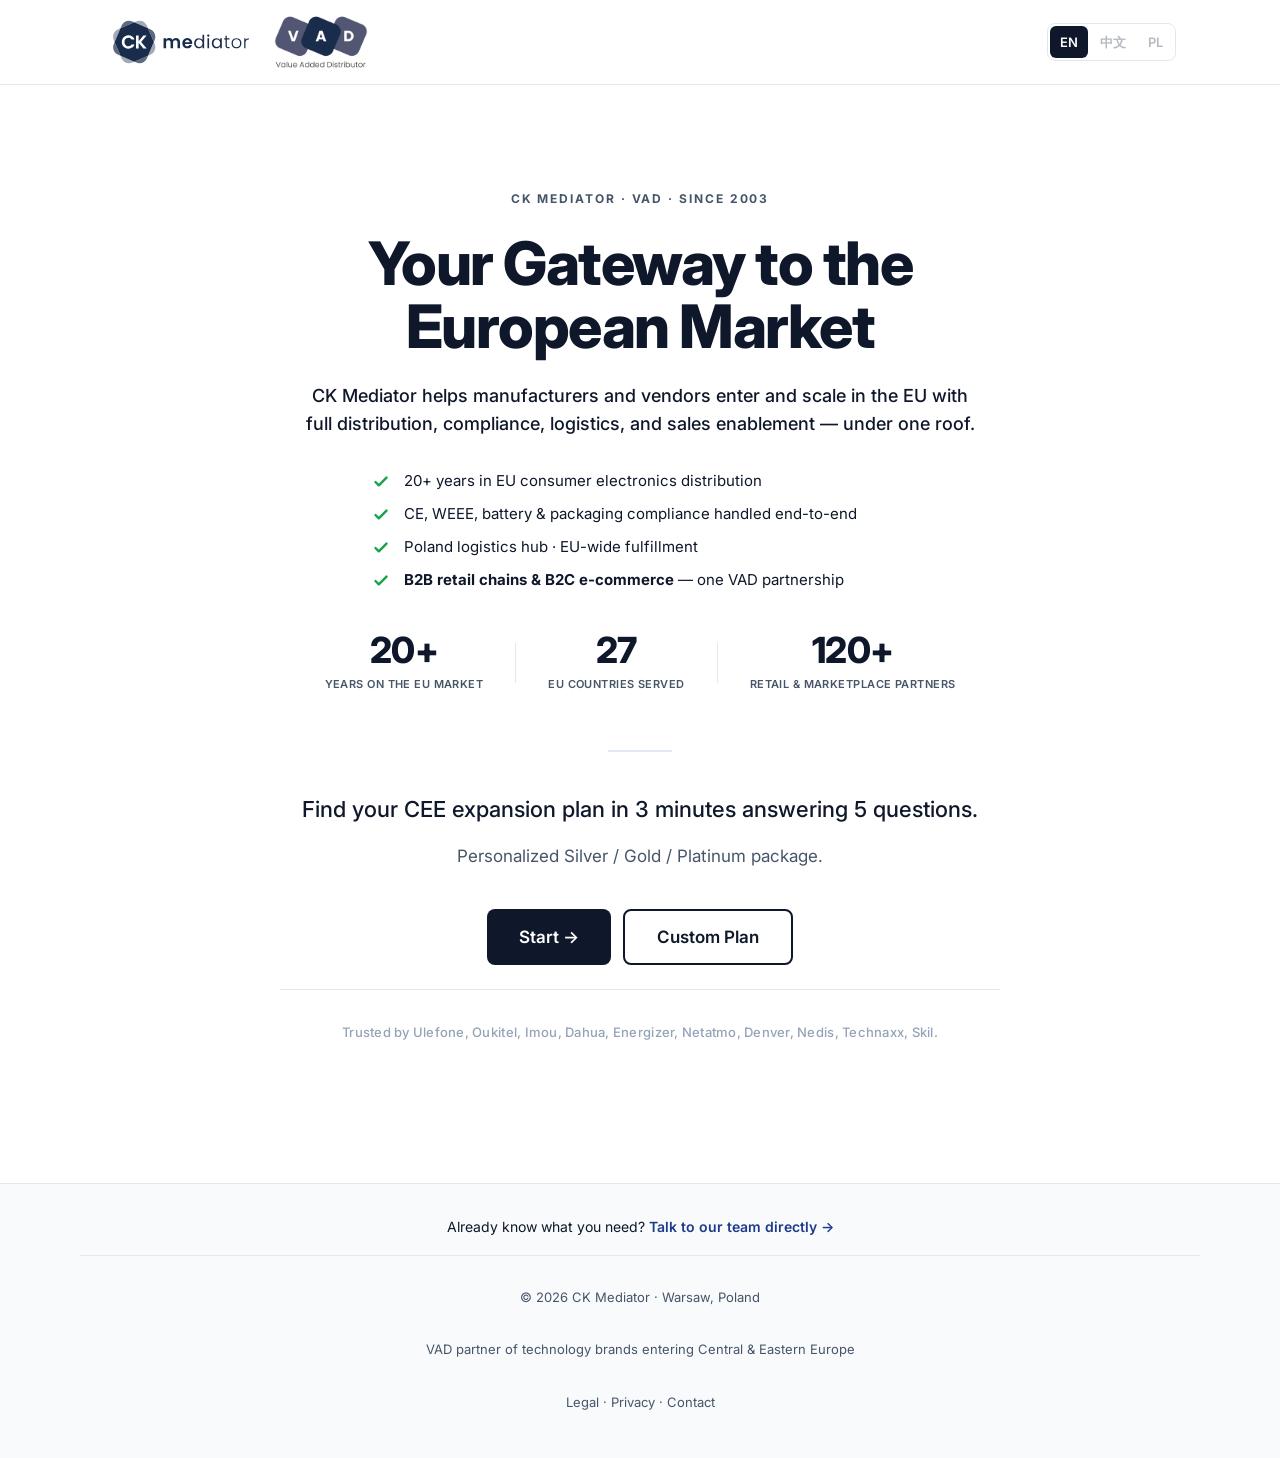
==== commit 8e8fd6f9: "v2: propagate EN-source changes from PL review into wireframe + ZH draft User's review of PL draft s" ====
--- a/v2/index.html
+++ b/v2/index.html
@@ -118,7 +118,7 @@
         <div class="options" data-question="presence">
           <button class="option" type="button" data-value="zero" data-tier="silver">
             <svg class="option-icon" viewBox="0 0 24 24" fill="none"><circle cx="12" cy="12" r="9" stroke="currentColor" stroke-width="1.6"/></svg>
-            <span class="option-body">Zero presence <span class="option-sub">we're starting from scratch</span></span>
+            <span class="option-body">Zero presence <span class="option-sub">We're starting from scratch</span></span>
           </button>
           <button class="option" type="button" data-value="cross-border" data-tier="gold">
             <svg class="option-icon" viewBox="0 0 24 24" fill="none"><circle cx="12" cy="12" r="9" stroke="currentColor" stroke-width="1.6"/><path d="M3 12h18M12 3a13 13 0 010 18M12 3a13 13 0 000 18" stroke="currentColor" stroke-width="1.6"/></svg>
@@ -144,15 +144,15 @@
         <div class="options" data-question="goal">
           <button class="option" type="button" data-value="test" data-tier="silver">
             <svg class="option-icon" viewBox="0 0 24 24" fill="none"><path d="M9 3v6l-5 9a3 3 0 003 4h10a3 3 0 003-4l-5-9V3" stroke="currentColor" stroke-width="1.6" stroke-linejoin="round"/><path d="M8 3h8" stroke="currentColor" stroke-width="1.6" stroke-linecap="round"/></svg>
-            <span class="option-body">Test the market <span class="option-sub">validate demand with low commitment</span></span>
+            <span class="option-body">Test the market <span class="option-sub">Validate demand with low commitment</span></span>
           </button>
           <button class="option" type="button" data-value="scale" data-tier="gold">
             <svg class="option-icon" viewBox="0 0 24 24" fill="none"><path d="M3 17l6-6 4 4 8-9" stroke="currentColor" stroke-width="1.6" stroke-linecap="round" stroke-linejoin="round"/><path d="M14 6h7v7" stroke="currentColor" stroke-width="1.6" stroke-linecap="round" stroke-linejoin="round"/></svg>
-            <span class="option-body">Scale <span class="option-sub">grow our existing base in CEE</span></span>
+            <span class="option-body">Scale <span class="option-sub">Grow our existing base in CEE</span></span>
           </button>
           <button class="option" type="button" data-value="leader" data-tier="platinum">
             <svg class="option-icon" viewBox="0 0 24 24" fill="none"><path d="M3 8l4 6 5-8 5 8 4-6v11H3z" stroke="currentColor" stroke-width="1.6" stroke-linejoin="round"/></svg>
-            <span class="option-body">Become a category leader <span class="option-sub">full multi-channel expansion</span></span>
+            <span class="option-body">Become a category leader <span class="option-sub">Full multi-channel expansion</span></span>
           </button>
         </div>
       </div>
@@ -422,7 +422,7 @@
         <p>In the meantime, you can:</p>
         <ul class="confirm-list">
           <li>📧 Email us at <a href="mailto:vendors@ckmediator.pl">vendors@ckmediator.pl</a></li>
-          <li>📞 Call <strong>+48 22 123 43 38</strong> (business hours CET)</li>
+          <li>📞 Call <strong>+48 22 123 43 38</strong> (8:00 - 16:00 CET)</li>
         </ul>
         <p class="confirm-cta"><button class="btn btn-ghost" type="button" data-action="restart">Back to start ↻</button></p>
       </div>
@@ -510,7 +510,7 @@
     <div class="footer-inner">
       <p class="footer-direct">Already know what you need? <a href="#" data-action="direct-contact">Talk to our team directly →</a></p>
       <p>© 2026 CK Mediator · Warsaw, Poland</p>
-      <p class="footer-tag">VAD partner of Asian technology brands entering Central &amp; Eastern Europe</p>
+      <p class="footer-tag">VAD partner of technology brands entering Central &amp; Eastern Europe</p>
       <p class="footer-links"><a href="#">Legal</a> · <a href="#">Privacy</a> · <a href="#">Contact</a></p>
     </div>
   </footer>
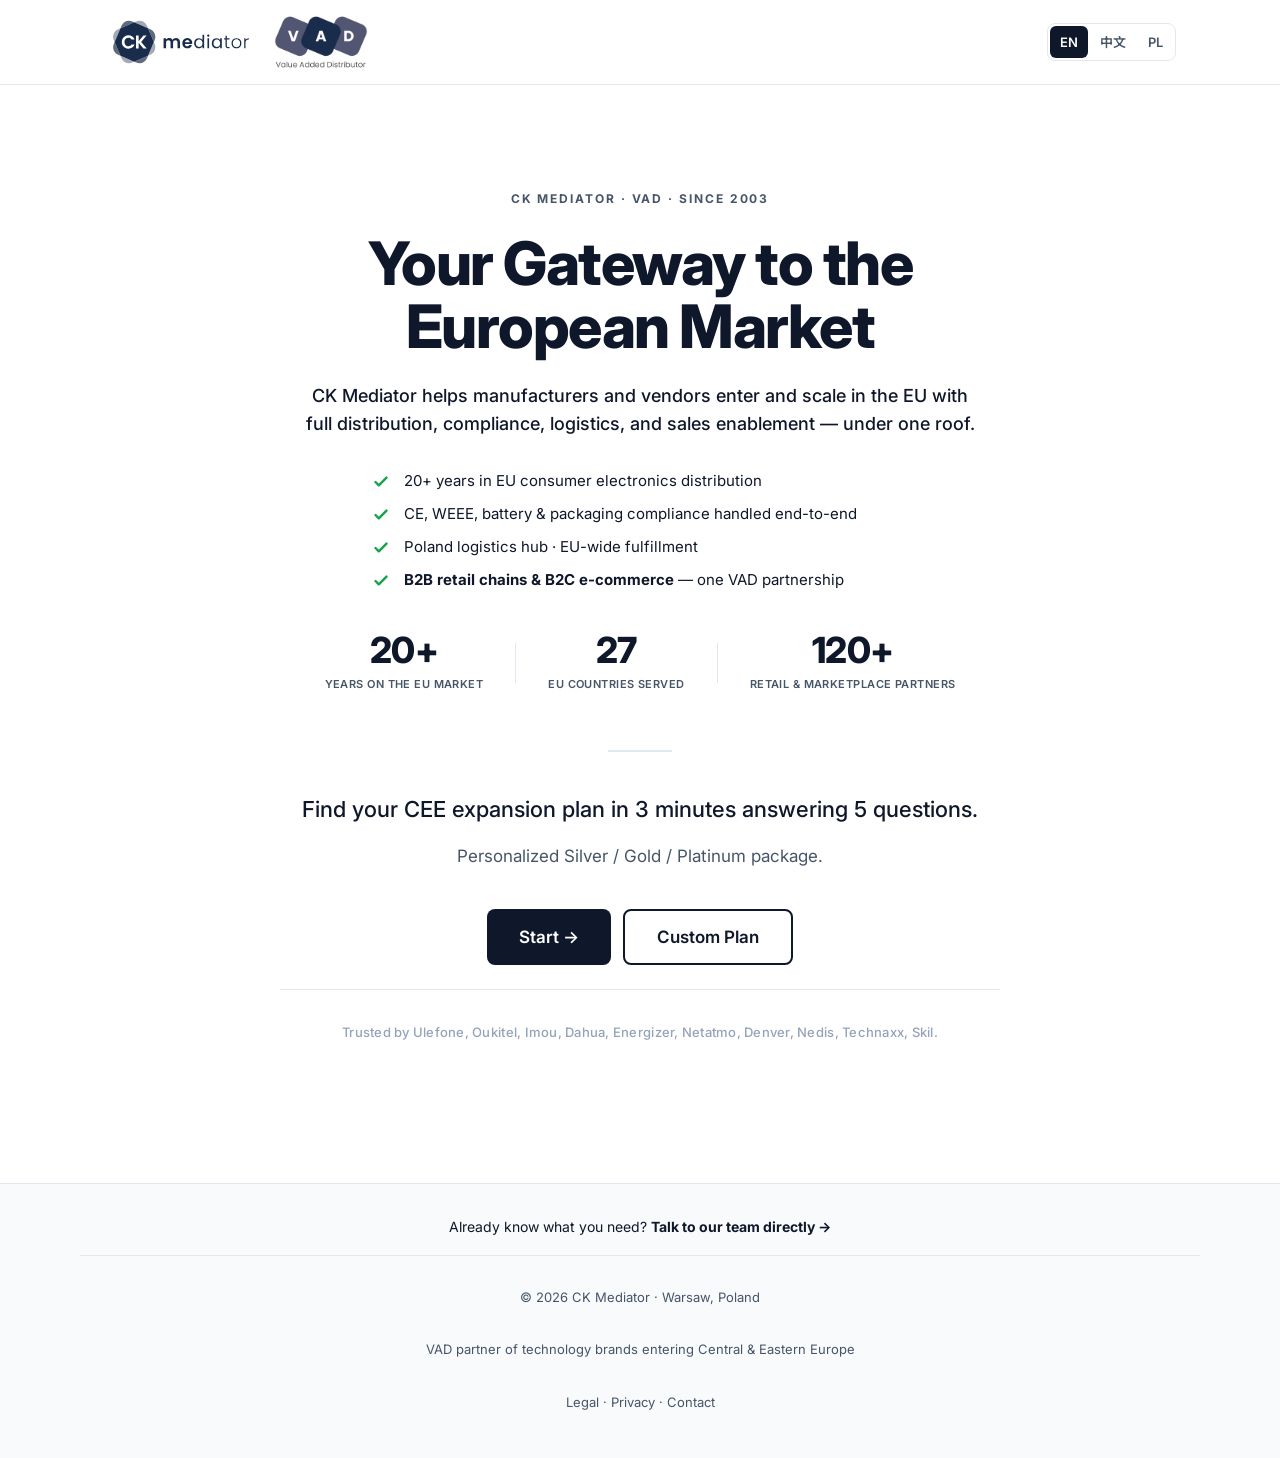
==== commit c97c429c: "v2: i18n implementation - 3 languages (EN/PL/ZH) live Adds full internationalization:  - v2/i18n.js " ====
--- a/v2/index.html
+++ b/v2/index.html
@@ -6,7 +6,7 @@
   <title>CK Mediator — Your Gateway to the European Market</title>
   <link rel="preconnect" href="https://fonts.googleapis.com">
   <link rel="preconnect" href="https://fonts.gstatic.com" crossorigin>
-  <link href="https://fonts.googleapis.com/css2?family=Inter:wght@400;500;600;700;800&display=swap" rel="stylesheet">
+  <link href="https://fonts.googleapis.com/css2?family=Inter:wght@400;500;600;700;800&family=Noto+Sans+SC:wght@400;500;600;700;800&display=swap" rel="stylesheet">
   <link rel="stylesheet" href="wireframe.css" />
 </head>
 <body>
@@ -14,15 +14,15 @@
   <!-- ========= TOP BAR ========= -->
   <header class="topbar">
     <div class="topbar-inner">
-      <a href="#" class="brand" data-action="restart" aria-label="CK Mediator — start over">
-        <img src="CK-Mediator-Logo-2023.svg" alt="CK Mediator" class="brand-logo" />
-        <img src="VAD-1.png" alt="VAD — Value Added Distributor" class="brand-logo brand-logo-vad" />
+      <a href="#" class="brand" data-action="restart" aria-label="CK Mediator">
+        <img src="CK-Mediator-Logo-2023.svg" alt="CK Mediator" class="brand-logo" data-i18n-attr="alt|topbar.brand_alt" />
+        <img src="VAD-1.png" alt="VAD — Value Added Distributor" class="brand-logo brand-logo-vad" data-i18n-attr="alt|topbar.vad_alt" />
       </a>
       <div class="topbar-right">
         <div class="lang" role="group" aria-label="Language">
-          <button class="lang-btn is-on" type="button">EN</button>
-          <button class="lang-btn" type="button" disabled title="Translations come after layout sign-off">中文</button>
-          <button class="lang-btn" type="button" disabled title="Translations come after layout sign-off">PL</button>
+          <button class="lang-btn is-on" type="button" data-lang="en" aria-pressed="true">EN</button>
+          <button class="lang-btn" type="button" data-lang="zh" aria-pressed="false">中文</button>
+          <button class="lang-btn" type="button" data-lang="pl" aria-pressed="false">PL</button>
         </div>
         <div class="progress" id="progress" hidden>
           <span class="progress-text" id="progress-text">Step 1 of 5</span>
@@ -37,73 +37,73 @@
     <!-- ========= SCREEN 0: WELCOME ========= -->
     <section class="screen is-active" data-screen="welcome">
       <div class="welcome">
-        <p class="eyebrow">CK MEDIATOR · VAD · SINCE 2003</p>
-        <h1 class="hero-title">Your Gateway to the European Market</h1>
-        <p class="hero-mission">CK Mediator helps manufacturers and vendors enter and scale in the EU with full distribution, compliance, logistics, and sales enablement — under one roof.</p>
+        <p class="eyebrow" data-i18n="welcome.eyebrow">CK MEDIATOR · VAD · SINCE 2003</p>
+        <h1 class="hero-title" data-i18n="welcome.title">Your Gateway to the European Market</h1>
+        <p class="hero-mission" data-i18n="welcome.mission">CK Mediator helps manufacturers and vendors enter and scale in the EU with full distribution, compliance, logistics, and sales enablement — under one roof.</p>
 
         <ul class="value-props">
-          <li><svg class="i-check" viewBox="0 0 20 20"><path d="M5 10l3 3 7-7" stroke="currentColor" stroke-width="2.2" fill="none" stroke-linecap="round" stroke-linejoin="round"/></svg><span>20+ years in EU consumer electronics distribution</span></li>
-          <li><svg class="i-check" viewBox="0 0 20 20"><path d="M5 10l3 3 7-7" stroke="currentColor" stroke-width="2.2" fill="none" stroke-linecap="round" stroke-linejoin="round"/></svg><span>CE, WEEE, battery &amp; packaging compliance handled end-to-end</span></li>
-          <li><svg class="i-check" viewBox="0 0 20 20"><path d="M5 10l3 3 7-7" stroke="currentColor" stroke-width="2.2" fill="none" stroke-linecap="round" stroke-linejoin="round"/></svg><span>Poland logistics hub · EU-wide fulfillment</span></li>
-          <li><svg class="i-check" viewBox="0 0 20 20"><path d="M5 10l3 3 7-7" stroke="currentColor" stroke-width="2.2" fill="none" stroke-linecap="round" stroke-linejoin="round"/></svg><span><strong>B2B retail chains &amp; B2C e-commerce</strong> — one VAD partnership</span></li>
+          <li><svg class="i-check" viewBox="0 0 20 20"><path d="M5 10l3 3 7-7" stroke="currentColor" stroke-width="2.2" fill="none" stroke-linecap="round" stroke-linejoin="round"/></svg><span data-i18n="welcome.value_1">20+ years in EU consumer electronics distribution</span></li>
+          <li><svg class="i-check" viewBox="0 0 20 20"><path d="M5 10l3 3 7-7" stroke="currentColor" stroke-width="2.2" fill="none" stroke-linecap="round" stroke-linejoin="round"/></svg><span data-i18n="welcome.value_2">CE, WEEE, battery &amp; packaging compliance handled end-to-end</span></li>
+          <li><svg class="i-check" viewBox="0 0 20 20"><path d="M5 10l3 3 7-7" stroke="currentColor" stroke-width="2.2" fill="none" stroke-linecap="round" stroke-linejoin="round"/></svg><span data-i18n="welcome.value_3">Poland logistics hub · EU-wide fulfillment</span></li>
+          <li><svg class="i-check" viewBox="0 0 20 20"><path d="M5 10l3 3 7-7" stroke="currentColor" stroke-width="2.2" fill="none" stroke-linecap="round" stroke-linejoin="round"/></svg><span data-i18n="welcome.value_4"><strong>B2B retail chains &amp; B2C e-commerce</strong> — one VAD partnership</span></li>
         </ul>
 
         <div class="hero-stats">
-          <div class="stat"><strong>20+</strong><span>years on the EU market</span></div>
+          <div class="stat"><strong>20+</strong><span data-i18n="welcome.stat_1_label">years on the EU market</span></div>
           <div class="stat-divider"></div>
-          <div class="stat"><strong>27</strong><span>EU countries served</span></div>
+          <div class="stat"><strong>27</strong><span data-i18n="welcome.stat_2_label">EU countries served</span></div>
           <div class="stat-divider"></div>
-          <div class="stat"><strong>120+</strong><span>retail &amp; marketplace partners</span></div>
+          <div class="stat"><strong>120+</strong><span data-i18n="welcome.stat_3_label">retail &amp; marketplace partners</span></div>
         </div>
 
         <div class="hero-divider"></div>
 
-        <p class="hero-lead">Find your CEE expansion plan in 3 minutes answering 5 questions.</p>
-        <p class="hero-sub">Personalized Silver / Gold / Platinum package.</p>
+        <p class="hero-lead" data-i18n="welcome.lead">Find your CEE expansion plan in 3 minutes answering 5 questions.</p>
+        <p class="hero-sub" data-i18n="welcome.sub">Personalized Silver / Gold / Platinum package.</p>
 
         <div class="hero-actions">
-          <button class="btn btn-primary btn-lg" type="button" data-action="start">Start →</button>
-          <button class="btn btn-outline btn-lg" type="button" data-action="open-modules">Custom Plan</button>
-        </div>
-
-        <p class="trusted">Trusted by Ulefone, Oukitel, Imou, Dahua, Energizer, Netatmo, Denver, Nedis, Technaxx, Skil.</p>
+          <button class="btn btn-primary btn-lg" type="button" data-action="start" data-i18n="welcome.btn_start">Start →</button>
+          <button class="btn btn-outline btn-lg" type="button" data-action="open-modules" data-i18n="welcome.btn_custom">Custom Plan</button>
+        </div>
+
+        <p class="trusted" data-i18n="welcome.trusted">Trusted by Ulefone, Oukitel, Imou, Dahua, Energizer, Netatmo, Denver, Nedis, Technaxx, Skil.</p>
       </div>
     </section>
 
     <!-- ========= SCREEN 1: Q1 — Product category ========= -->
     <section class="screen" data-screen="q1" data-step="1">
       <div class="question">
-        <p class="q-counter">Question 1 of 5</p>
-        <h2 class="q-title">What does your brand sell?</h2>
-        <p class="q-help">Select all that apply — many brands span multiple categories.</p>
+        <p class="q-counter" data-i18n="q1.counter">Question 1 of 5</p>
+        <h2 class="q-title" data-i18n="q1.title">What does your brand sell?</h2>
+        <p class="q-help" data-i18n="q1.help">Select all that apply — many brands span multiple categories.</p>
         <div class="options" data-question="category" data-multi="true">
           <button class="option" type="button" data-value="phones">
             <svg class="option-icon" viewBox="0 0 24 24" fill="none"><rect x="7" y="3" width="10" height="18" rx="2" stroke="currentColor" stroke-width="1.6"/><circle cx="12" cy="18" r="1" fill="currentColor"/></svg>
-            <span class="option-body">Smartphones &amp; Mobile</span>
+            <span class="option-body" data-i18n="q1.opt.phones">Smartphones &amp; Mobile</span>
           </button>
           <button class="option" type="button" data-value="computing">
             <svg class="option-icon" viewBox="0 0 24 24" fill="none"><rect x="3" y="5" width="18" height="11" rx="1.5" stroke="currentColor" stroke-width="1.6"/><path d="M2 18h20" stroke="currentColor" stroke-width="1.6" stroke-linecap="round"/></svg>
-            <span class="option-body">Laptops &amp; Computing <span class="option-sub">including refurbished</span></span>
+            <span class="option-body"><span data-i18n="q1.opt.computing">Laptops &amp; Computing</span> <span class="option-sub" data-i18n="q1.opt.computing.sub">including refurbished</span></span>
           </button>
           <button class="option" type="button" data-value="cameras">
             <svg class="option-icon" viewBox="0 0 24 24" fill="none"><path d="M3 8h4l1.5-3h7l1.5 3h4v12H3z" stroke="currentColor" stroke-width="1.6" stroke-linejoin="round"/><circle cx="12" cy="13" r="4" stroke="currentColor" stroke-width="1.6"/></svg>
-            <span class="option-body">Cameras &amp; Surveillance</span>
+            <span class="option-body" data-i18n="q1.opt.cameras">Cameras &amp; Surveillance</span>
           </button>
           <button class="option" type="button" data-value="av">
             <svg class="option-icon" viewBox="0 0 24 24" fill="none"><rect x="3" y="5" width="18" height="12" rx="1" stroke="currentColor" stroke-width="1.6"/><path d="M9 21h6M12 17v4" stroke="currentColor" stroke-width="1.6" stroke-linecap="round"/></svg>
-            <span class="option-body">Audio, Video &amp; Projectors</span>
+            <span class="option-body" data-i18n="q1.opt.av">Audio, Video &amp; Projectors</span>
           </button>
           <button class="option" type="button" data-value="smart-home">
             <svg class="option-icon" viewBox="0 0 24 24" fill="none"><path d="M3 12L12 3l9 9M5 10v10h14V10" stroke="currentColor" stroke-width="1.6" stroke-linejoin="round"/><circle cx="12" cy="15" r="1.5" fill="currentColor"/></svg>
-            <span class="option-body">Smart Home &amp; IoT</span>
+            <span class="option-body" data-i18n="q1.opt.smart_home">Smart Home &amp; IoT</span>
           </button>
           <button class="option" type="button" data-value="tools">
             <svg class="option-icon" viewBox="0 0 24 24" fill="none"><path d="M14.5 5.5l4 4L8 20l-4-4z" stroke="currentColor" stroke-width="1.6" stroke-linejoin="round"/><path d="M14 5l3-3 5 5-3 3" stroke="currentColor" stroke-width="1.6" stroke-linejoin="round"/></svg>
-            <span class="option-body">Power Tools &amp; Hardware</span>
+            <span class="option-body" data-i18n="q1.opt.tools">Power Tools &amp; Hardware</span>
           </button>
           <button class="option" type="button" data-value="mixed">
             <svg class="option-icon" viewBox="0 0 24 24" fill="none"><rect x="4" y="4" width="6" height="6" stroke="currentColor" stroke-width="1.6"/><rect x="14" y="4" width="6" height="6" stroke="currentColor" stroke-width="1.6"/><rect x="4" y="14" width="6" height="6" stroke="currentColor" stroke-width="1.6"/><rect x="14" y="14" width="6" height="6" stroke="currentColor" stroke-width="1.6"/></svg>
-            <span class="option-body">Mixed portfolio / Other</span>
+            <span class="option-body" data-i18n="q1.opt.mixed">Mixed portfolio / Other</span>
           </button>
         </div>
       </div>
@@ -112,25 +112,25 @@
     <!-- ========= SCREEN 2: Q2 — EU presence ========= -->
     <section class="screen" data-screen="q2" data-step="2">
       <div class="question">
-        <p class="q-counter">Question 2 of 5</p>
-        <h2 class="q-title">Where is your brand in Europe today?</h2>
-        <p class="q-help">No wrong answer — this just tells us where to start.</p>
+        <p class="q-counter" data-i18n="q2.counter">Question 2 of 5</p>
+        <h2 class="q-title" data-i18n="q2.title">Where is your brand in Europe today?</h2>
+        <p class="q-help" data-i18n="q2.help">No wrong answer — this just tells us where to start.</p>
         <div class="options" data-question="presence">
           <button class="option" type="button" data-value="zero" data-tier="silver">
             <svg class="option-icon" viewBox="0 0 24 24" fill="none"><circle cx="12" cy="12" r="9" stroke="currentColor" stroke-width="1.6"/></svg>
-            <span class="option-body">Zero presence <span class="option-sub">We're starting from scratch</span></span>
+            <span class="option-body"><span data-i18n="q2.opt.zero">Zero presence</span> <span class="option-sub" data-i18n="q2.opt.zero.sub">We're starting from scratch</span></span>
           </button>
           <button class="option" type="button" data-value="cross-border" data-tier="gold">
             <svg class="option-icon" viewBox="0 0 24 24" fill="none"><circle cx="12" cy="12" r="9" stroke="currentColor" stroke-width="1.6"/><path d="M3 12h18M12 3a13 13 0 010 18M12 3a13 13 0 000 18" stroke="currentColor" stroke-width="1.6"/></svg>
-            <span class="option-body">Selling cross-border <span class="option-sub">Amazon, eBay, direct from Asia</span></span>
+            <span class="option-body"><span data-i18n="q2.opt.cross_border">Selling cross-border</span> <span class="option-sub" data-i18n="q2.opt.cross_border.sub">Amazon, eBay, direct from Asia</span></span>
           </button>
           <button class="option" type="button" data-value="distributor" data-tier="platinum">
             <svg class="option-icon" viewBox="0 0 24 24" fill="none"><path d="M4 14l3-3 3 1 3-3 3 1 4-2" stroke="currentColor" stroke-width="1.6" stroke-linecap="round" stroke-linejoin="round"/><path d="M3 20h18" stroke="currentColor" stroke-width="1.6" stroke-linecap="round"/></svg>
-            <span class="option-body">We have a distributor, but need a real VAD partner</span>
+            <span class="option-body" data-i18n="q2.opt.distributor">We have a distributor, but need a real VAD partner</span>
           </button>
           <button class="option" type="button" data-value="other" data-tier="gold">
             <svg class="option-icon" viewBox="0 0 24 24" fill="none"><circle cx="12" cy="12" r="9" stroke="currentColor" stroke-width="1.6"/><path d="M9.5 9c0-1.5 1-2.5 2.5-2.5s2.5 1 2.5 2.5c0 1-1 1.5-1.5 2-.5.5-1 1-1 2" stroke="currentColor" stroke-width="1.6" stroke-linecap="round"/><circle cx="12" cy="17" r="0.8" fill="currentColor"/></svg>
-            <span class="option-body">Other arrangement</span>
+            <span class="option-body" data-i18n="q2.opt.other">Other arrangement</span>
           </button>
         </div>
       </div>
@@ -139,20 +139,20 @@
     <!-- ========= SCREEN 3: Q3 — 12mo goal ========= -->
     <section class="screen" data-screen="q3" data-step="3">
       <div class="question">
-        <p class="q-counter">Question 3 of 5</p>
-        <h2 class="q-title">What's your goal for the next 12 months?</h2>
+        <p class="q-counter" data-i18n="q3.counter">Question 3 of 5</p>
+        <h2 class="q-title" data-i18n="q3.title">What's your goal for the next 12 months?</h2>
         <div class="options" data-question="goal">
           <button class="option" type="button" data-value="test" data-tier="silver">
             <svg class="option-icon" viewBox="0 0 24 24" fill="none"><path d="M9 3v6l-5 9a3 3 0 003 4h10a3 3 0 003-4l-5-9V3" stroke="currentColor" stroke-width="1.6" stroke-linejoin="round"/><path d="M8 3h8" stroke="currentColor" stroke-width="1.6" stroke-linecap="round"/></svg>
-            <span class="option-body">Test the market <span class="option-sub">Validate demand with low commitment</span></span>
+            <span class="option-body"><span data-i18n="q3.opt.test">Test the market</span> <span class="option-sub" data-i18n="q3.opt.test.sub">Validate demand with low commitment</span></span>
           </button>
           <button class="option" type="button" data-value="scale" data-tier="gold">
             <svg class="option-icon" viewBox="0 0 24 24" fill="none"><path d="M3 17l6-6 4 4 8-9" stroke="currentColor" stroke-width="1.6" stroke-linecap="round" stroke-linejoin="round"/><path d="M14 6h7v7" stroke="currentColor" stroke-width="1.6" stroke-linecap="round" stroke-linejoin="round"/></svg>
-            <span class="option-body">Scale <span class="option-sub">Grow our existing base in CEE</span></span>
+            <span class="option-body"><span data-i18n="q3.opt.scale">Scale</span> <span class="option-sub" data-i18n="q3.opt.scale.sub">Grow our existing base in CEE</span></span>
           </button>
           <button class="option" type="button" data-value="leader" data-tier="platinum">
             <svg class="option-icon" viewBox="0 0 24 24" fill="none"><path d="M3 8l4 6 5-8 5 8 4-6v11H3z" stroke="currentColor" stroke-width="1.6" stroke-linejoin="round"/></svg>
-            <span class="option-body">Become a category leader <span class="option-sub">Full multi-channel expansion</span></span>
+            <span class="option-body"><span data-i18n="q3.opt.leader">Become a category leader</span> <span class="option-sub" data-i18n="q3.opt.leader.sub">Full multi-channel expansion</span></span>
           </button>
         </div>
       </div>
@@ -161,24 +161,24 @@
     <!-- ========= SCREEN 4: Q4 — Markets ========= -->
     <section class="screen" data-screen="q4" data-step="4">
       <div class="question">
-        <p class="q-counter">Question 4 of 5</p>
-        <h2 class="q-title">Which markets are you targeting?</h2>
+        <p class="q-counter" data-i18n="q4.counter">Question 4 of 5</p>
+        <h2 class="q-title" data-i18n="q4.title">Which markets are you targeting?</h2>
         <div class="options" data-question="markets">
           <button class="option" type="button" data-value="pl" data-tier="silver">
             <svg class="option-icon" viewBox="0 0 24 24" fill="none"><path d="M12 21c5-6 8-9 8-13a8 8 0 00-16 0c0 4 3 7 8 13z" stroke="currentColor" stroke-width="1.6" stroke-linejoin="round"/><circle cx="12" cy="8" r="2" stroke="currentColor" stroke-width="1.6"/></svg>
-            <span class="option-body">Poland only (PL)</span>
+            <span class="option-body" data-i18n="q4.opt.pl">Poland only (PL)</span>
           </button>
           <button class="option" type="button" data-value="baltics" data-tier="gold">
             <svg class="option-icon" viewBox="0 0 24 24" fill="none"><path d="M5 7l5-2 4 2 5-2v12l-5 2-4-2-5 2zM10 5v14M14 7v14" stroke="currentColor" stroke-width="1.6" stroke-linejoin="round"/></svg>
-            <span class="option-body">Poland + Baltics (LT, LV, EE)</span>
+            <span class="option-body" data-i18n="q4.opt.baltics">Poland + Baltics (LT, LV, EE)</span>
           </button>
           <button class="option" type="button" data-value="cee" data-tier="gold">
             <svg class="option-icon" viewBox="0 0 24 24" fill="none"><path d="M3 7l6-2 6 3 6-2v12l-6 2-6-3-6 2z" stroke="currentColor" stroke-width="1.6" stroke-linejoin="round"/></svg>
-            <span class="option-body">All Central &amp; Eastern Europe (CEE)</span>
+            <span class="option-body" data-i18n="q4.opt.cee">All Central &amp; Eastern Europe (CEE)</span>
           </button>
           <button class="option" type="button" data-value="eu" data-tier="platinum">
             <svg class="option-icon" viewBox="0 0 24 24" fill="none"><circle cx="12" cy="12" r="9" stroke="currentColor" stroke-width="1.6"/><path d="M3 12h18M12 3c3 3 3 15 0 18M12 3c-3 3-3 15 0 18" stroke="currentColor" stroke-width="1.6"/></svg>
-            <span class="option-body">Beyond CEE — full EU ambition</span>
+            <span class="option-body" data-i18n="q4.opt.eu">Beyond CEE — full EU ambition</span>
           </button>
         </div>
       </div>
@@ -187,29 +187,29 @@
     <!-- ========= SCREEN 5: Q5 — Budget (optional) ========= -->
     <section class="screen" data-screen="q5" data-step="5">
       <div class="question">
-        <p class="q-counter">Question 5 of 5 — optional</p>
-        <h2 class="q-title">What's your monthly marketing support for European operations?</h2>
-        <p class="q-help">The marketing investment you'll bring — CK Mediator co-funds operations and channel access.</p>
+        <p class="q-counter" data-i18n="q5.counter">Question 5 of 5 — optional</p>
+        <h2 class="q-title" data-i18n="q5.title">What's your monthly marketing support for European operations?</h2>
+        <p class="q-help" data-i18n="q5.help">The marketing investment you'll bring — CK Mediator co-funds operations and channel access.</p>
         <div class="options" data-question="budget">
           <button class="option" type="button" data-value="modest" data-tier="silver">
             <svg class="option-icon" viewBox="0 0 24 24" fill="none"><circle cx="12" cy="12" r="9" stroke="currentColor" stroke-width="1.6"/><path d="M12 6v12M9 9h4a2 2 0 010 4h-2a2 2 0 000 4h5" stroke="currentColor" stroke-width="1.6" stroke-linecap="round" stroke-linejoin="round"/></svg>
-            <span class="option-body">Modest <span class="option-sub">initial marketing investment</span></span>
+            <span class="option-body"><span data-i18n="q5.opt.modest">Modest</span> <span class="option-sub" data-i18n="q5.opt.modest.sub">initial marketing investment</span></span>
           </button>
           <button class="option" type="button" data-value="significant" data-tier="gold">
             <svg class="option-icon" viewBox="0 0 24 24" fill="none"><ellipse cx="12" cy="6" rx="7" ry="2" stroke="currentColor" stroke-width="1.6"/><path d="M5 6v6c0 1 3 2 7 2s7-1 7-2V6M5 12v6c0 1 3 2 7 2s7-1 7-2v-6" stroke="currentColor" stroke-width="1.6"/></svg>
-            <span class="option-body">Significant <span class="option-sub">growing marketing commitment</span></span>
+            <span class="option-body"><span data-i18n="q5.opt.significant">Significant</span> <span class="option-sub" data-i18n="q5.opt.significant.sub">growing marketing commitment</span></span>
           </button>
           <button class="option" type="button" data-value="major" data-tier="platinum">
             <svg class="option-icon" viewBox="0 0 24 24" fill="none"><ellipse cx="12" cy="5" rx="7" ry="2" stroke="currentColor" stroke-width="1.6"/><path d="M5 5v4c0 1 3 2 7 2s7-1 7-2V5M5 9v4c0 1 3 2 7 2s7-1 7-2V9M5 13v4c0 1 3 2 7 2s7-1 7-2v-4" stroke="currentColor" stroke-width="1.6"/></svg>
-            <span class="option-body">Major <span class="option-sub">comprehensive marketing program</span></span>
+            <span class="option-body"><span data-i18n="q5.opt.major">Major</span> <span class="option-sub" data-i18n="q5.opt.major.sub">comprehensive marketing program</span></span>
           </button>
           <button class="option" type="button" data-value="top-tier" data-tier="platinum">
             <svg class="option-icon" viewBox="0 0 24 24" fill="none"><rect x="3" y="4" width="18" height="16" rx="1" stroke="currentColor" stroke-width="1.6"/><circle cx="14" cy="12" r="3" stroke="currentColor" stroke-width="1.6"/><path d="M14 12v-3M14 12l2 2" stroke="currentColor" stroke-width="1.6" stroke-linecap="round"/></svg>
-            <span class="option-body">Top-tier <span class="option-sub">category leadership investment</span></span>
+            <span class="option-body"><span data-i18n="q5.opt.top_tier">Top-tier</span> <span class="option-sub" data-i18n="q5.opt.top_tier.sub">category leadership investment</span></span>
           </button>
           <button class="option option-skip" type="button" data-value="skip">
             <svg class="option-icon" viewBox="0 0 24 24" fill="none"><path d="M21 12a8 8 0 01-12 7l-5 1 1-4a8 8 0 1116-4z" stroke="currentColor" stroke-width="1.6" stroke-linejoin="round"/></svg>
-            <span class="option-body">Prefer to discuss live</span>
+            <span class="option-body" data-i18n="q5.opt.skip">Prefer to discuss live</span>
           </button>
         </div>
       </div>
@@ -219,74 +219,74 @@
     <section class="screen" data-screen="summary">
       <div class="summary">
         <h2 class="summary-title">
-          <span class="summary-title-prefix">Your recommended track:</span>
+          <span class="summary-title-prefix" data-i18n="summary.title.prefix">Your recommended track:</span>
           <span class="summary-title-pkg" id="summary-title-pkg">Gold — Scale Across CEE</span>
         </h2>
-        <p class="summary-lead">Based on your answers, here's how we'd take your brand to the European market.</p>
+        <p class="summary-lead" data-i18n="summary.lead">Based on your answers, here's how we'd take your brand to the European market.</p>
 
         <div class="why-block">
-          <h3>Why this fits you</h3>
+          <h3 data-i18n="summary.why.heading">Why this fits you</h3>
           <ul id="why-list"></ul>
         </div>
 
         <div class="packages">
           <article class="pkg" data-pkg="silver">
-            <p class="pkg-tier">🥈 SILVER</p>
-            <h3 class="pkg-name">Test the Market</h3>
-            <p class="pkg-sub">For brands validating Polish demand with minimum commitment.</p>
+            <p class="pkg-tier">🥈 <span data-i18n="pkg.silver.tier">SILVER</span></p>
+            <h3 class="pkg-name" data-i18n="pkg.silver.name">Test the Market</h3>
+            <p class="pkg-sub" data-i18n="pkg.silver.sub">For brands validating Polish demand with minimum commitment.</p>
             <ul class="pkg-list">
-              <li>Market entry consulting — positioning, competition analysis</li>
-              <li>Allegro Brand Zone — 1 marketplace launched</li>
-              <li>Warsaw warehousing + customs + basic RMA</li>
-              <li>Polish customer service + VAT invoicing (Enova365)</li>
-              <li>Basic marketing content — descriptions, localization</li>
+              <li data-i18n="pkg.silver.bullet_1">Market entry consulting — positioning, competition analysis</li>
+              <li data-i18n="pkg.silver.bullet_2">Allegro Brand Zone — 1 marketplace launched</li>
+              <li data-i18n="pkg.silver.bullet_3">Warsaw warehousing + customs + basic RMA</li>
+              <li data-i18n="pkg.silver.bullet_4">Polish customer service + VAT invoicing (Enova365)</li>
+              <li data-i18n="pkg.silver.bullet_5">Basic marketing content — descriptions, localization</li>
             </ul>
           </article>
 
           <article class="pkg" data-pkg="gold">
-            <p class="pkg-tier">🥇 GOLD</p>
-            <h3 class="pkg-name">Scale Across CEE</h3>
-            <p class="pkg-sub">For brands ready to grow across Poland and neighboring markets.</p>
-            <p class="pkg-everything">Everything in Silver, plus:</p>
+            <p class="pkg-tier">🥇 <span data-i18n="pkg.gold.tier">GOLD</span></p>
+            <h3 class="pkg-name" data-i18n="pkg.gold.name">Scale Across CEE</h3>
+            <p class="pkg-sub" data-i18n="pkg.gold.sub">For brands ready to grow across Poland and neighboring markets.</p>
+            <p class="pkg-everything" data-i18n="pkg.gold.everything">Everything in Silver, plus:</p>
             <ul class="pkg-list">
-              <li>Dedicated Product Manager (part-time)</li>
-              <li>D2C Shoper webshop + 3 marketplaces (Allegro · Empik · Kaufland)</li>
-              <li>Cross-docking + B2C dropshipping + refurbishment</li>
-              <li>Rich marketing content + co-op marketing (50/50 media spend)</li>
-              <li>Trade marketing + credit lines for channel partners</li>
+              <li data-i18n="pkg.gold.bullet_1">Dedicated Product Manager (part-time)</li>
+              <li data-i18n="pkg.gold.bullet_2">D2C Shoper webshop + 3 marketplaces (Allegro · Empik · Kaufland)</li>
+              <li data-i18n="pkg.gold.bullet_3">Cross-docking + B2C dropshipping + refurbishment</li>
+              <li data-i18n="pkg.gold.bullet_4">Rich marketing content + co-op marketing (50/50 media spend)</li>
+              <li data-i18n="pkg.gold.bullet_5">Trade marketing + credit lines for channel partners</li>
             </ul>
           </article>
 
           <article class="pkg" data-pkg="platinum">
-            <p class="pkg-tier">💎 PLATINUM</p>
-            <h3 class="pkg-name">Become a Category Leader</h3>
-            <p class="pkg-sub">For brands committed to CEE market leadership.</p>
-            <p class="pkg-everything">Everything in Gold, plus:</p>
+            <p class="pkg-tier">💎 <span data-i18n="pkg.platinum.tier">PLATINUM</span></p>
+            <h3 class="pkg-name" data-i18n="pkg.platinum.name">Become a Category Leader</h3>
+            <p class="pkg-sub" data-i18n="pkg.platinum.sub">For brands committed to CEE market leadership.</p>
+            <p class="pkg-everything" data-i18n="pkg.platinum.everything">Everything in Gold, plus:</p>
             <ul class="pkg-list">
-              <li>Dedicated PM team (full-time, multi-person)</li>
-              <li>5 marketplaces — adds ERLI + <strong>TEMU Local</strong></li>
-              <li><strong>7 retail chains</strong> — Media Expert, RTV Euro AGD, MediaMarkt, x-kom, Komputronik, Euronics, Topo Centras</li>
-              <li>Influencer marketing + POS execution in physical retail</li>
-              <li>CK authorized service center + full channel credit</li>
-            </ul>
-          </article>
-        </div>
-
-        <p class="pkg-disclaimer">All package scopes finalized after a 30-minute discovery call.</p>
+              <li data-i18n="pkg.platinum.bullet_1">Dedicated PM team (full-time, multi-person)</li>
+              <li data-i18n="pkg.platinum.bullet_2">5 marketplaces — adds ERLI + <strong>TEMU Local</strong></li>
+              <li data-i18n="pkg.platinum.bullet_3"><strong>7 retail chains</strong> — Media Expert, RTV Euro AGD, MediaMarkt, x-kom, Komputronik, Euronics, Topo Centras</li>
+              <li data-i18n="pkg.platinum.bullet_4">Influencer marketing + POS execution in physical retail</li>
+              <li data-i18n="pkg.platinum.bullet_5">CK authorized service center + full channel credit</li>
+            </ul>
+          </article>
+        </div>
+
+        <p class="pkg-disclaimer" data-i18n="pkg.disclaimer">All package scopes finalized after a 30-minute discovery call.</p>
 
         <div class="rollout">
-          <h3>Your 90-day rollout — <span id="rollout-pkg">Gold</span></h3>
+          <h3 id="rollout-heading">Your 90-day rollout — <span id="rollout-pkg">Gold</span></h3>
           <ol class="rollout-list" id="rollout-list"></ol>
         </div>
 
         <p class="custom-plan-link">
-          None of these fit? <a href="#" data-action="open-modules">Configure your own custom plan →</a>
+          <span data-i18n="custom_plan.link.prefix">None of these fit?</span> <a href="#" data-action="open-modules" data-i18n="custom_plan.link">Configure your own custom plan →</a>
         </p>
 
         <div class="cta-block">
-          <button class="btn btn-primary btn-lg" type="button" data-action="open-form">Request VAD Partnership</button>
-          <button class="btn btn-secondary" type="button" data-action="download-pdf">Download package details (PDF)</button>
-          <p class="cta-tertiary">Prefer a direct conversation? Email <a href="mailto:vendors@ckmediator.pl">vendors@ckmediator.pl</a> or call +48 22 123 43 38.</p>
+          <button class="btn btn-primary btn-lg" type="button" data-action="open-form" data-i18n="cta.primary">Request VAD Partnership</button>
+          <button class="btn btn-secondary" type="button" data-action="download-pdf" data-i18n="cta.secondary">Download package details (PDF)</button>
+          <p class="cta-tertiary" data-i18n="cta.tertiary">Prefer a direct conversation? Email <strong>vendors@ckmediator.pl</strong> or call <strong>+48 22 123 43 38</strong>.</p>
         </div>
       </div>
     </section>
@@ -294,122 +294,122 @@
     <!-- ========= SCREEN M: CUSTOM CONFIGURATOR (alt path) ========= -->
     <section class="screen" data-screen="modules">
       <div class="modules-page">
-        <p class="eyebrow">CUSTOM CONFIGURATION</p>
-        <h2 class="modules-title">Pick the modules you need — we'll quote the rest</h2>
-        <p class="modules-lead">Mix and match like building blocks. Add or remove modules as you scale.</p>
+        <p class="eyebrow" data-i18n="modules.eyebrow">CUSTOM CONFIGURATION</p>
+        <h2 class="modules-title" data-i18n="modules.title">Pick the modules you need — we'll quote the rest</h2>
+        <p class="modules-lead" data-i18n="modules.lead">Mix and match like building blocks. Add or remove modules as you scale.</p>
 
         <div class="modules-grid">
 
           <article class="module" data-module="m1">
             <div class="module-head">
               <div class="module-icon"><svg viewBox="0 0 24 24" fill="none"><path d="M12 3l8 4v5c0 5-3.5 8-8 9-4.5-1-8-4-8-9V7l8-4z" stroke="currentColor" stroke-width="1.6"/><path d="M9 12l2 2 4-4" stroke="currentColor" stroke-width="1.6" stroke-linecap="round"/></svg></div>
-              <button class="module-toggle" type="button">+ Add</button>
-            </div>
-            <h3>Regulatory &amp; Compliance</h3>
-            <ul class="bullets">
-              <li>CE / RoHS / EMC / RED testing</li>
-              <li>WEEE, battery &amp; packaging registration</li>
-              <li>Technical files, DoC, manuals</li>
+              <button class="module-toggle" type="button" data-i18n="modules.add">+ Add</button>
+            </div>
+            <h3 data-i18n="module.m1.title">Regulatory &amp; Compliance</h3>
+            <ul class="bullets">
+              <li data-i18n="module.m1.b1">CE / RoHS / EMC / RED testing</li>
+              <li data-i18n="module.m1.b2">WEEE, battery &amp; packaging registration</li>
+              <li data-i18n="module.m1.b3">Technical files, DoC, manuals</li>
             </ul>
           </article>
 
           <article class="module" data-module="m2">
             <div class="module-head">
               <div class="module-icon"><svg viewBox="0 0 24 24" fill="none"><path d="M3 10l9-6 9 6v10H3V10z" stroke="currentColor" stroke-width="1.6" stroke-linejoin="round"/><path d="M9 20v-6h6v6" stroke="currentColor" stroke-width="1.6"/></svg></div>
-              <button class="module-toggle" type="button">+ Add</button>
-            </div>
-            <h3>Warehousing &amp; Fulfillment</h3>
-            <ul class="bullets">
-              <li>Poland hub · EU-wide shipping</li>
-              <li>B2B &amp; B2C order fulfillment</li>
-              <li>Inventory &amp; SKU management</li>
+              <button class="module-toggle" type="button" data-i18n="modules.add">+ Add</button>
+            </div>
+            <h3 data-i18n="module.m2.title">Warehousing &amp; Fulfillment</h3>
+            <ul class="bullets">
+              <li data-i18n="module.m2.b1">Poland hub · EU-wide shipping</li>
+              <li data-i18n="module.m2.b2">B2B &amp; B2C order fulfillment</li>
+              <li data-i18n="module.m2.b3">Inventory &amp; SKU management</li>
             </ul>
           </article>
 
           <article class="module" data-module="m3">
             <div class="module-head">
               <div class="module-icon"><svg viewBox="0 0 24 24" fill="none"><path d="M3 17l6-6 4 4 8-9" stroke="currentColor" stroke-width="1.6" stroke-linecap="round" stroke-linejoin="round"/><path d="M14 6h7v7" stroke="currentColor" stroke-width="1.6" stroke-linecap="round"/></svg></div>
-              <button class="module-toggle" type="button">+ Add</button>
-            </div>
-            <h3>Sales &amp; Channel Development</h3>
-            <ul class="bullets">
-              <li>Retail onboarding &amp; negotiations</li>
-              <li>Distributor &amp; reseller network</li>
-              <li>Marketplace account management</li>
+              <button class="module-toggle" type="button" data-i18n="modules.add">+ Add</button>
+            </div>
+            <h3 data-i18n="module.m3.title">Sales &amp; Channel Development</h3>
+            <ul class="bullets">
+              <li data-i18n="module.m3.b1">Retail onboarding &amp; negotiations</li>
+              <li data-i18n="module.m3.b2">Distributor &amp; reseller network</li>
+              <li data-i18n="module.m3.b3">Marketplace account management</li>
             </ul>
           </article>
 
           <article class="module" data-module="m4">
             <div class="module-head">
               <div class="module-icon"><svg viewBox="0 0 24 24" fill="none"><path d="M3 11l14-6v14L3 13v-2z" stroke="currentColor" stroke-width="1.6" stroke-linejoin="round"/><path d="M7 13v4a2 2 0 002 2h1" stroke="currentColor" stroke-width="1.6"/></svg></div>
-              <button class="module-toggle" type="button">+ Add</button>
-            </div>
-            <h3>Marketing &amp; PR</h3>
-            <ul class="bullets">
-              <li>Influencer &amp; PR campaigns</li>
-              <li>Paid ads (Google, Meta, TikTok)</li>
-              <li>Social, content, reviews</li>
+              <button class="module-toggle" type="button" data-i18n="modules.add">+ Add</button>
+            </div>
+            <h3 data-i18n="module.m4.title">Marketing &amp; PR</h3>
+            <ul class="bullets">
+              <li data-i18n="module.m4.b1">Influencer &amp; PR campaigns</li>
+              <li data-i18n="module.m4.b2">Paid ads (Google, Meta, TikTok)</li>
+              <li data-i18n="module.m4.b3">Social, content, reviews</li>
             </ul>
           </article>
 
           <article class="module" data-module="m5">
             <div class="module-head">
               <div class="module-icon"><svg viewBox="0 0 24 24" fill="none"><path d="M14 6l4 4-9 9H5v-4l9-9z" stroke="currentColor" stroke-width="1.6" stroke-linejoin="round"/></svg></div>
-              <button class="module-toggle" type="button">+ Add</button>
-            </div>
-            <h3>Warranty &amp; Service Center</h3>
-            <ul class="bullets">
-              <li>RMA, repairs, spare parts</li>
-              <li>SLA-backed service operations</li>
-              <li>Warranty policy creation</li>
+              <button class="module-toggle" type="button" data-i18n="modules.add">+ Add</button>
+            </div>
+            <h3 data-i18n="module.m5.title">Warranty &amp; Service Center</h3>
+            <ul class="bullets">
+              <li data-i18n="module.m5.b1">RMA, repairs, spare parts</li>
+              <li data-i18n="module.m5.b2">SLA-backed service operations</li>
+              <li data-i18n="module.m5.b3">Warranty policy creation</li>
             </ul>
           </article>
 
           <article class="module" data-module="m6">
             <div class="module-head">
               <div class="module-icon"><svg viewBox="0 0 24 24" fill="none"><rect x="3" y="6" width="18" height="12" rx="2" stroke="currentColor" stroke-width="1.6"/><path d="M3 10h18" stroke="currentColor" stroke-width="1.6"/></svg></div>
-              <button class="module-toggle" type="button">+ Add</button>
-            </div>
-            <h3>Financial &amp; Invoicing Support</h3>
-            <ul class="bullets">
-              <li>EU invoicing &amp; credit terms</li>
-              <li>VAT / OSS guidance</li>
-              <li>Cash-flow &amp; FX optimization</li>
+              <button class="module-toggle" type="button" data-i18n="modules.add">+ Add</button>
+            </div>
+            <h3 data-i18n="module.m6.title">Financial &amp; Invoicing Support</h3>
+            <ul class="bullets">
+              <li data-i18n="module.m6.b1">EU invoicing &amp; credit terms</li>
+              <li data-i18n="module.m6.b2">VAT / OSS guidance</li>
+              <li data-i18n="module.m6.b3">Cash-flow &amp; FX optimization</li>
             </ul>
           </article>
 
           <article class="module" data-module="m7">
             <div class="module-head">
               <div class="module-icon"><svg viewBox="0 0 24 24" fill="none"><circle cx="12" cy="12" r="9" stroke="currentColor" stroke-width="1.6"/><path d="M9 10l2 2 4-4" stroke="currentColor" stroke-width="1.6" stroke-linecap="round"/></svg></div>
-              <button class="module-toggle" type="button">+ Add</button>
-            </div>
-            <h3>EU Authorized Representative</h3>
-            <ul class="bullets">
-              <li>Legal EU representation</li>
-              <li>Liaison with market authorities</li>
-              <li>Document custody &amp; response</li>
+              <button class="module-toggle" type="button" data-i18n="modules.add">+ Add</button>
+            </div>
+            <h3 data-i18n="module.m7.title">EU Authorized Representative</h3>
+            <ul class="bullets">
+              <li data-i18n="module.m7.b1">Legal EU representation</li>
+              <li data-i18n="module.m7.b2">Liaison with market authorities</li>
+              <li data-i18n="module.m7.b3">Document custody &amp; response</li>
             </ul>
           </article>
 
           <article class="module" data-module="m8">
             <div class="module-head">
               <div class="module-icon"><svg viewBox="0 0 24 24" fill="none"><path d="M4 20V8m6 12V4m6 16v-9m6 9V12" stroke="currentColor" stroke-width="1.8" stroke-linecap="round"/></svg></div>
-              <button class="module-toggle" type="button">+ Add</button>
-            </div>
-            <h3>Market Intelligence &amp; Reporting</h3>
-            <ul class="bullets">
-              <li>Sell-through dashboards</li>
-              <li>Competitive benchmarking</li>
-              <li>Quarterly business reviews</li>
-            </ul>
-          </article>
-
-        </div>
-
-        <p class="modules-footer-note">Custom configurations are priced on-request. Submit your selection and we'll send a tailored quote within 1 business day.</p>
+              <button class="module-toggle" type="button" data-i18n="modules.add">+ Add</button>
+            </div>
+            <h3 data-i18n="module.m8.title">Market Intelligence &amp; Reporting</h3>
+            <ul class="bullets">
+              <li data-i18n="module.m8.b1">Sell-through dashboards</li>
+              <li data-i18n="module.m8.b2">Competitive benchmarking</li>
+              <li data-i18n="module.m8.b3">Quarterly business reviews</li>
+            </ul>
+          </article>
+
+        </div>
+
+        <p class="modules-footer-note" data-i18n="modules.footer_note">Custom configurations are priced on-request. Submit your selection and we'll send a tailored quote within 1 business day.</p>
 
         <div class="modules-actions">
-          <button class="btn btn-ghost" type="button" data-action="restart">← Back to start</button>
+          <button class="btn btn-ghost" type="button" data-action="restart" data-i18n="modules.back">← Back to start</button>
         </div>
       </div>
     </section>
@@ -417,14 +417,14 @@
     <!-- ========= SCREEN 7: CONFIRMATION ========= -->
     <section class="screen" data-screen="confirm">
       <div class="confirm">
-        <h2>Thank you — we've got it.</h2>
-        <p>A CK Mediator partnership manager will contact you within <strong>1 business day</strong>.</p>
-        <p>In the meantime, you can:</p>
+        <h2 data-i18n="confirm.title">Thank you — we've got it.</h2>
+        <p data-i18n="confirm.body">A CK Mediator partnership manager will contact you within <strong>1 business day</strong>.</p>
+        <p data-i18n="confirm.body_2">In the meantime, you can:</p>
         <ul class="confirm-list">
-          <li>📧 Email us at <a href="mailto:vendors@ckmediator.pl">vendors@ckmediator.pl</a></li>
-          <li>📞 Call <strong>+48 22 123 43 38</strong> (8:00 - 16:00 CET)</li>
+          <li data-i18n="confirm.email">📧 Email us at <strong>vendors@ckmediator.pl</strong></li>
+          <li data-i18n="confirm.phone">📞 Call <strong>+48 22 123 43 38</strong> (8:00 - 16:00 Warsaw time)</li>
         </ul>
-        <p class="confirm-cta"><button class="btn btn-ghost" type="button" data-action="restart">Back to start ↻</button></p>
+        <p class="confirm-cta"><button class="btn btn-ghost" type="button" data-action="restart" data-i18n="confirm.back">Back to start ↻</button></p>
       </div>
     </section>
 
@@ -434,55 +434,55 @@
   <div class="modal" data-modal="form" hidden>
     <div class="modal-backdrop" data-action="close-form"></div>
     <div class="modal-card" role="dialog" aria-modal="true" aria-labelledby="form-title">
-      <button class="modal-close" type="button" data-action="close-form" aria-label="Close">×</button>
-      <h2 id="form-title">Request your VAD Partnership</h2>
-      <p class="modal-lead">We respond within 1 business day. Your wizard answers are attached automatically.</p>
+      <button class="modal-close" type="button" data-action="close-form" aria-label="Close" data-i18n-attr="aria-label|form.close_aria">×</button>
+      <h2 id="form-title" data-i18n="form.title">Request your VAD Partnership</h2>
+      <p class="modal-lead" data-i18n="form.lead">We respond within 1 business day. Your wizard answers are attached automatically.</p>
 
       <form id="intake-form">
         <label class="field">
-          <span>Company (legal name) <em>*</em></span>
+          <span><span data-i18n="form.f.company">Company (legal name)</span> <em>*</em></span>
           <input type="text" name="company" required />
         </label>
         <label class="field">
-          <span>Brand name(s) <em>*</em></span>
-          <input type="text" name="brand" required placeholder="What's the brand we'll be launching?" />
-        </label>
-        <label class="field">
-          <span>Your full name <em>*</em></span>
+          <span><span data-i18n="form.f.brand">Brand name(s)</span> <em>*</em></span>
+          <input type="text" name="brand" required placeholder="What's the brand we'll be launching?" data-i18n-attr="placeholder|form.f.brand.ph" />
+        </label>
+        <label class="field">
+          <span><span data-i18n="form.f.name">Your full name</span> <em>*</em></span>
           <input type="text" name="name" required />
         </label>
         <label class="field">
-          <span>Your role / title <em>*</em></span>
+          <span><span data-i18n="form.f.title">Your role / title</span> <em>*</em></span>
           <input type="text" name="title" required />
         </label>
         <label class="field">
-          <span>Business email <em>*</em></span>
+          <span><span data-i18n="form.f.email">Business email</span> <em>*</em></span>
           <input type="email" name="email" required />
         </label>
         <label class="field">
-          <span>Phone <em>*</em></span>
-          <input type="tel" name="phone" required placeholder="Include country code" />
+          <span><span data-i18n="form.f.phone">Phone</span> <em>*</em></span>
+          <input type="tel" name="phone" required placeholder="Include country code" data-i18n-attr="placeholder|form.f.phone.ph" />
         </label>
         <label class="field-inline">
-          <input type="checkbox" name="wechat" /> WeChat available on this number
-        </label>
-        <label class="field">
-          <span>Website</span>
-          <input type="url" name="website" placeholder="HQ or brand — optional" />
+          <input type="checkbox" name="wechat" /> <span data-i18n="form.f.wechat">WeChat available on this number</span>
+        </label>
+        <label class="field">
+          <span data-i18n="form.f.website">Website</span>
+          <input type="url" name="website" placeholder="HQ or brand — optional" data-i18n-attr="placeholder|form.f.website.ph" />
         </label>
         <label class="field field-readonly">
-          <span>Selected package</span>
+          <span data-i18n="form.f.package">Selected package</span>
           <input type="text" name="package" readonly id="form-package-input" />
         </label>
         <label class="field">
-          <span>Anything we should know before our first call?</span>
+          <span data-i18n="form.f.notes">Anything we should know before our first call?</span>
           <textarea name="notes" rows="3"></textarea>
         </label>
 
-        <p class="privacy">We use your data only to respond to this inquiry. GDPR-compliant. No third-party sharing.</p>
+        <p class="privacy" data-i18n="form.privacy">We use your data only to respond to this inquiry. GDPR-compliant. No third-party sharing.</p>
 
         <div class="form-actions">
-          <button class="btn btn-primary btn-lg" type="submit">Send to CK Mediator →</button>
+          <button class="btn btn-primary btn-lg" type="submit" data-i18n="form.submit">Send to CK Mediator →</button>
         </div>
       </form>
     </div>
@@ -490,7 +490,7 @@
 
   <!-- ========= WIZARD BOTTOM NAV (questions only) ========= -->
   <nav class="wizard-nav" id="wizard-nav" hidden>
-    <button class="btn btn-ghost" type="button" data-action="back">← Back</button>
+    <button class="btn btn-ghost" type="button" data-action="back" id="back-btn" data-i18n="nav.back">← Back</button>
     <div class="dots" id="dots"></div>
     <button class="btn btn-primary" type="button" data-action="continue" id="continue-btn" disabled>Continue →</button>
   </nav>
@@ -502,19 +502,20 @@
         <strong id="scope-count">0 modules</strong>
         <span class="scope-list" id="scope-list"></span>
       </div>
-      <button class="btn btn-primary" type="button" data-action="request-quote">Request a custom quote →</button>
+      <button class="btn btn-primary" type="button" data-action="request-quote" data-i18n="scope.cta">Request a custom quote →</button>
     </div>
   </div>
 
   <footer class="footer-global">
     <div class="footer-inner">
-      <p class="footer-direct">Already know what you need? <a href="#" data-action="direct-contact">Talk to our team directly →</a></p>
-      <p>© 2026 CK Mediator · Warsaw, Poland</p>
-      <p class="footer-tag">VAD partner of technology brands entering Central &amp; Eastern Europe</p>
-      <p class="footer-links"><a href="#">Legal</a> · <a href="#">Privacy</a> · <a href="#">Contact</a></p>
+      <p class="footer-direct" data-i18n="footer.direct">Already know what you need? <a href="#" data-action="direct-contact"><strong>Talk to our team directly →</strong></a></p>
+      <p data-i18n="footer.copy">© 2026 CK Mediator · Warsaw, Poland</p>
+      <p class="footer-tag" data-i18n="footer.tag">VAD partner of technology brands entering Central &amp; Eastern Europe</p>
+      <p class="footer-links"><a href="#" data-i18n="footer.legal">Legal</a> · <a href="#" data-i18n="footer.privacy">Privacy</a> · <a href="#" data-i18n="footer.contact">Contact</a></p>
     </div>
   </footer>
 
+  <script src="i18n.js"></script>
   <script src="wireframe.js"></script>
 </body>
 </html>
--- a/v2/wireframe.css
+++ b/v2/wireframe.css
@@ -18,13 +18,16 @@
 * { box-sizing: border-box; }
 html, body { margin: 0; padding: 0; }
 body {
-  font-family: 'Inter', system-ui, -apple-system, 'Segoe UI', sans-serif;
+  font-family: 'Inter', 'Noto Sans SC', system-ui, -apple-system, 'Segoe UI', sans-serif;
   color: var(--color-text);
   background: var(--color-bg);
   -webkit-font-smoothing: antialiased;
   -moz-osx-font-smoothing: grayscale;
   line-height: 1.6;
   font-size: 16px;
+}
+html[lang="zh"] body {
+  font-family: 'Noto Sans SC', 'Inter', system-ui, -apple-system, sans-serif;
 }
 
 a { color: var(--color-accent); text-decoration: none; }
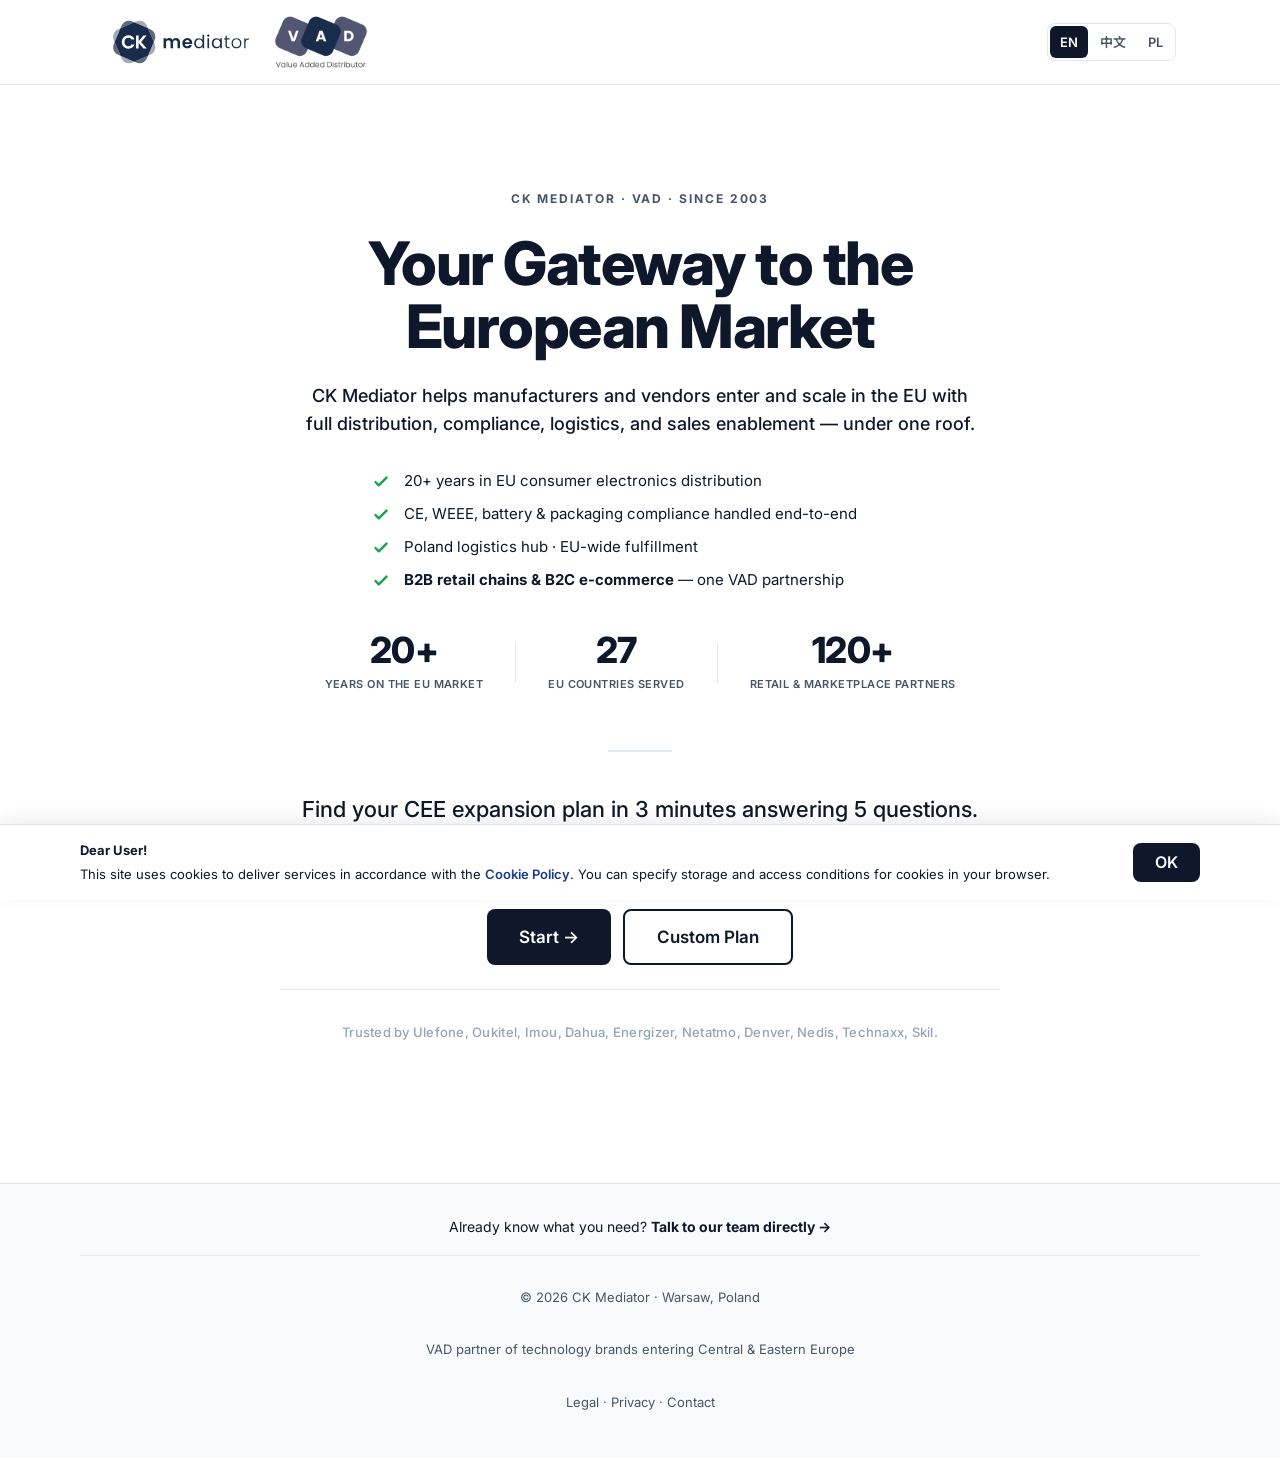
==== commit 380bc1e4: "v2: cookies banner + GDPR/RODO consent checkboxes on form Cookie banner: - Fixed bottom-of-page bann" ====
--- a/v2/index.html
+++ b/v2/index.html
@@ -481,6 +481,15 @@
 
         <p class="privacy" data-i18n="form.privacy">We use your data only to respond to this inquiry. GDPR-compliant. No third-party sharing.</p>
 
+        <label class="field-consent field-consent-required">
+          <input type="checkbox" name="consent_data" required />
+          <span data-i18n="form.consent.data">I consent to the processing of my personal data.</span>
+        </label>
+        <label class="field-consent">
+          <input type="checkbox" name="consent_marketing" />
+          <span data-i18n="form.consent.marketing">I consent to receiving commercial information.</span>
+        </label>
+
         <div class="form-actions">
           <button class="btn btn-primary btn-lg" type="submit" data-i18n="form.submit">Send to CK Mediator →</button>
         </div>
@@ -515,6 +524,19 @@
     </div>
   </footer>
 
+  <!-- ========= COOKIE BANNER ========= -->
+  <div class="cookie-banner" id="cookie-banner" hidden>
+    <div class="cookie-banner-inner">
+      <p class="cookie-banner-text">
+        <strong data-i18n="cookie.title">Dear User!</strong>
+        <span data-i18n="cookie.body">This site uses cookies in accordance with our Cookie Policy.</span>
+      </p>
+      <div class="cookie-banner-actions">
+        <button class="btn btn-primary" type="button" data-action="dismiss-cookie" data-i18n="cookie.button">OK</button>
+      </div>
+    </div>
+  </div>
+
   <script src="i18n.js"></script>
   <script src="wireframe.js"></script>
 </body>
--- a/v2/wireframe.css
+++ b/v2/wireframe.css
@@ -412,6 +412,24 @@
 .field-readonly input { background: var(--color-bg-subtle); cursor: not-allowed; color: var(--color-text-secondary); }
 .field-inline { display: flex; gap: 8px; align-items: center; font-size: 14px; margin: -8px 0 16px; color: var(--color-text-secondary); }
 .privacy { font-size: 12px; color: var(--color-text-muted); margin: 16px 0; line-height: 1.5; }
+.field-consent {
+  display: flex; gap: 10px; align-items: flex-start;
+  margin: 12px 0; padding: 10px 12px;
+  font-size: 12px; color: var(--color-text-secondary);
+  line-height: 1.5;
+  background: var(--color-bg-subtle);
+  border-radius: var(--radius);
+  border: 1px solid var(--color-border);
+}
+.field-consent input[type="checkbox"] {
+  width: 16px; height: 16px;
+  margin-top: 2px; flex-shrink: 0;
+  cursor: pointer;
+}
+.field-consent span { flex: 1; min-width: 0; }
+.field-consent em { color: var(--color-danger); font-style: normal; font-weight: 700; margin-right: 2px; }
+.field-consent-required { border-color: var(--color-border-strong); }
+.field-consent:hover { background: white; }
 .form-actions { margin: 24px 0 0; }
 
 /* ========= CONFIRM ========= */
@@ -637,6 +655,37 @@
   flex-shrink: 0;
 }
 .scope-bar .btn-primary:hover { background: var(--color-accent-bg); color: var(--color-accent); }
+
+/* ========= COOKIE BANNER ========= */
+.cookie-banner {
+  position: fixed; bottom: 0; left: 0; right: 0;
+  background: white;
+  border-top: 1px solid var(--color-border);
+  box-shadow: 0 -4px 16px rgba(15, 23, 42, 0.08);
+  z-index: 200;
+  padding: 16px 24px;
+}
+.cookie-banner[hidden] { display: none; }
+.cookie-banner-inner {
+  max-width: 1120px; margin: 0 auto;
+  display: flex; gap: 20px; align-items: center; justify-content: space-between;
+  flex-wrap: wrap;
+}
+.cookie-banner-text {
+  flex: 1; min-width: 260px;
+  font-size: 13px; line-height: 1.5;
+  color: var(--color-text);
+  margin: 0;
+}
+.cookie-banner-text strong {
+  display: block; font-weight: 700;
+  margin-bottom: 4px;
+}
+.cookie-banner-text a.cookie-link {
+  color: var(--color-accent); font-weight: 600;
+}
+.cookie-banner-actions { flex-shrink: 0; }
+.cookie-banner-actions .btn { padding: 10px 22px; }
 
 /* ========= RESPONSIVE ========= */
 @media (max-width: 880px) {
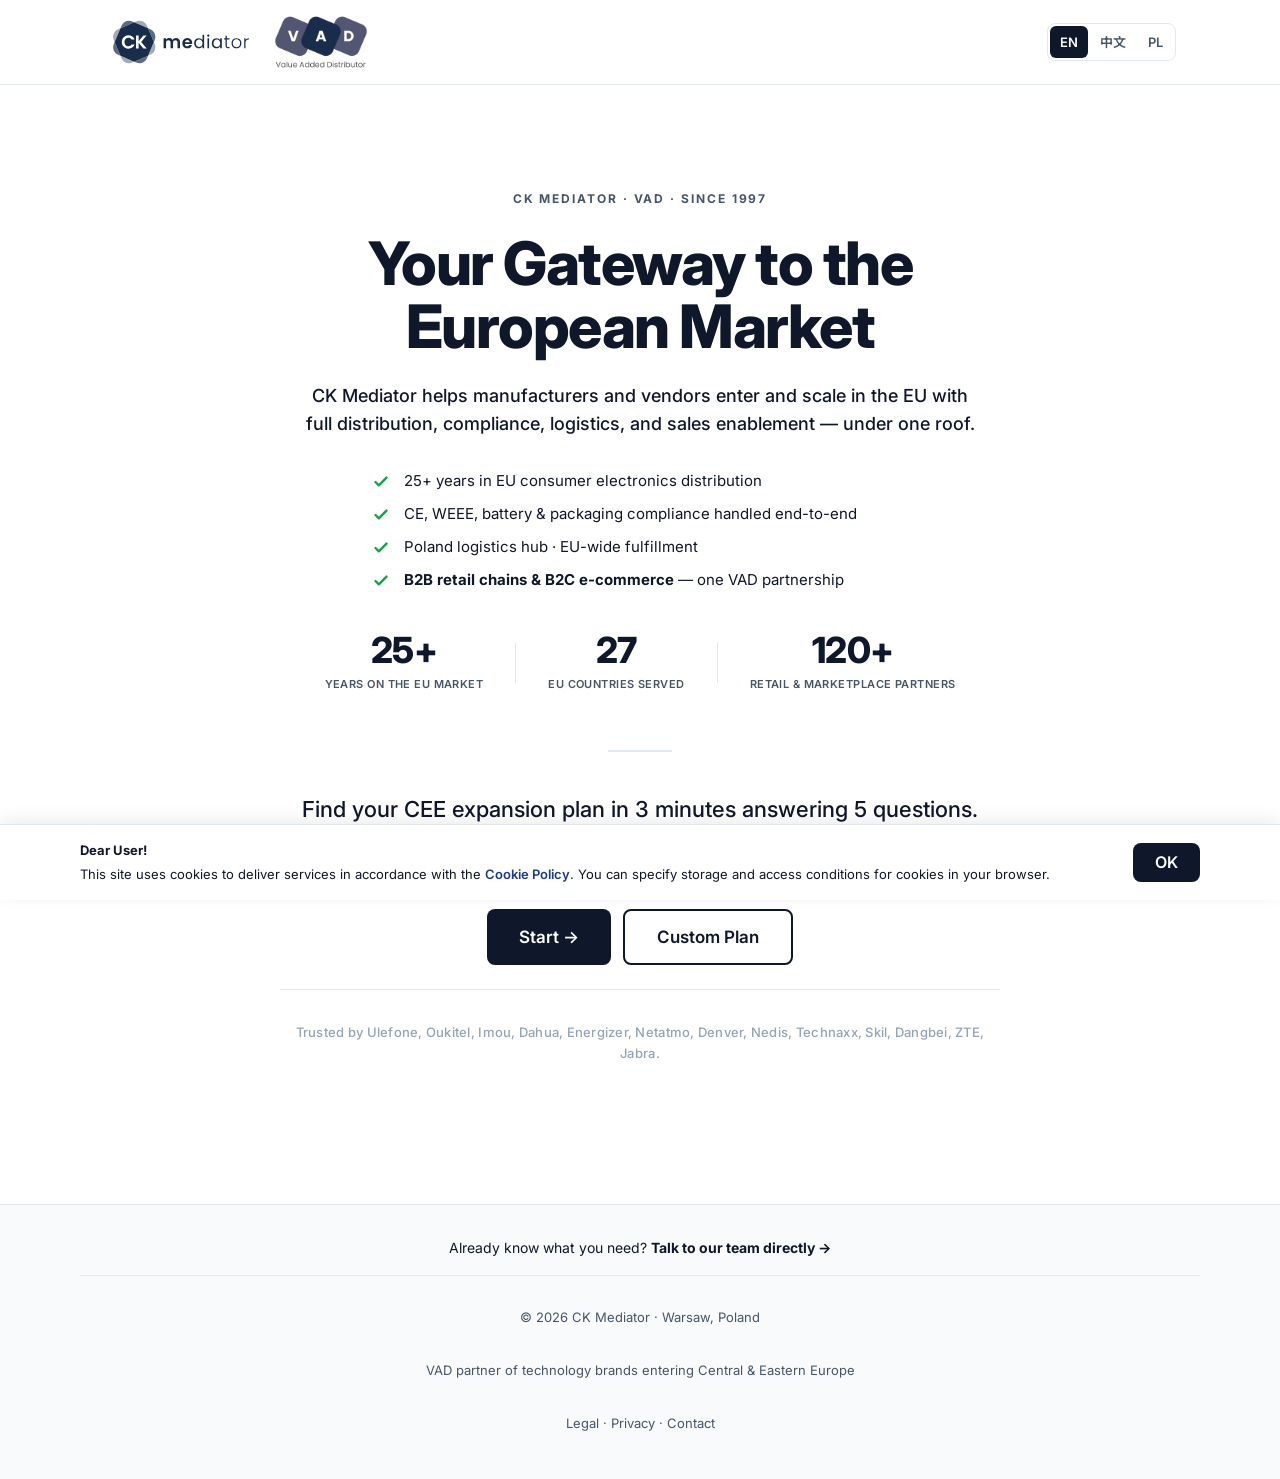
==== commit 8c87370f: "v2: 9 small content/layout updates from team review Content: - 'SINCE 2003' -> 'SINCE 1997' across w" ====
--- a/v2/index.html
+++ b/v2/index.html
@@ -49,7 +49,7 @@
         </ul>
 
         <div class="hero-stats">
-          <div class="stat"><strong>20+</strong><span data-i18n="welcome.stat_1_label">years on the EU market</span></div>
+          <div class="stat"><strong>25+</strong><span data-i18n="welcome.stat_1_label">years on the EU market</span></div>
           <div class="stat-divider"></div>
           <div class="stat"><strong>27</strong><span data-i18n="welcome.stat_2_label">EU countries served</span></div>
           <div class="stat-divider"></div>
@@ -235,6 +235,7 @@
             <h3 class="pkg-name" data-i18n="pkg.silver.name">Test the Market</h3>
             <p class="pkg-sub" data-i18n="pkg.silver.sub">For brands validating Polish demand with minimum commitment.</p>
             <ul class="pkg-list">
+              <li data-i18n="pkg.silver.bullet_channel">Full access to B2B wholesale channel and partner network</li>
               <li data-i18n="pkg.silver.bullet_1">Market entry consulting — positioning, competition analysis</li>
               <li data-i18n="pkg.silver.bullet_2">Allegro Brand Zone — 1 marketplace launched</li>
               <li data-i18n="pkg.silver.bullet_3">Warsaw warehousing + customs + basic RMA</li>
@@ -265,7 +266,7 @@
             <ul class="pkg-list">
               <li data-i18n="pkg.platinum.bullet_1">Dedicated PM team (full-time, multi-person)</li>
               <li data-i18n="pkg.platinum.bullet_2">5 marketplaces — adds ERLI + <strong>TEMU Local</strong></li>
-              <li data-i18n="pkg.platinum.bullet_3"><strong>7 retail chains</strong> — Media Expert, RTV Euro AGD, MediaMarkt, x-kom, Komputronik, Euronics, Topo Centras</li>
+              <li data-i18n="pkg.platinum.bullet_3"><strong>5 retail chains</strong> — Media Expert, RTV Euro AGD, MediaMarkt, x-kom, Komputronik</li>
               <li data-i18n="pkg.platinum.bullet_4">Influencer marketing + POS execution in physical retail</li>
               <li data-i18n="pkg.platinum.bullet_5">CK authorized service center + full channel credit</li>
             </ul>
@@ -273,6 +274,10 @@
         </div>
 
         <p class="pkg-disclaimer" data-i18n="pkg.disclaimer">All package scopes finalized after a 30-minute discovery call.</p>
+
+        <div class="cta-primary-wrap">
+          <button class="btn btn-primary btn-lg" type="button" data-action="open-form" data-i18n="cta.primary">Request VAD Partnership</button>
+        </div>
 
         <div class="rollout">
           <h3 id="rollout-heading">Your 90-day rollout — <span id="rollout-pkg">Gold</span></h3>
@@ -283,11 +288,7 @@
           <span data-i18n="custom_plan.link.prefix">None of these fit?</span> <a href="#" data-action="open-modules" data-i18n="custom_plan.link">Configure your own custom plan →</a>
         </p>
 
-        <div class="cta-block">
-          <button class="btn btn-primary btn-lg" type="button" data-action="open-form" data-i18n="cta.primary">Request VAD Partnership</button>
-          <button class="btn btn-secondary" type="button" data-action="download-pdf" data-i18n="cta.secondary">Download package details (PDF)</button>
-          <p class="cta-tertiary" data-i18n="cta.tertiary">Prefer a direct conversation? Email <strong>vendors@ckmediator.pl</strong> or call <strong>+48 22 123 43 38</strong>.</p>
-        </div>
+        <p class="cta-tertiary" data-i18n="cta.tertiary">Prefer a direct conversation? Email <strong>vendors@ckmediator.pl</strong> or call <strong>+48 22 123 43 38</strong>.</p>
       </div>
     </section>
 
@@ -479,6 +480,10 @@
           <textarea name="notes" rows="3"></textarea>
         </label>
 
+        <!-- Wizard answers (category, presence, goal, markets, budget, selected modules, language) serialized as JSON. Populated by wireframe.js so they are submitted with the inquiry. -->
+        <input type="hidden" name="wizard_answers" id="form-wizard-input" />
+        <input type="hidden" name="language" id="form-language-input" />
+
         <p class="privacy" data-i18n="form.privacy">We use your data only to respond to this inquiry. GDPR-compliant. No third-party sharing.</p>
 
         <label class="field-consent field-consent-required">
@@ -489,6 +494,8 @@
           <input type="checkbox" name="consent_marketing" />
           <span data-i18n="form.consent.marketing">I consent to receiving commercial information.</span>
         </label>
+
+        <p class="form-disclaimer" data-i18n="form.decision_note">Final partnership decision follows our review of submitted terms.</p>
 
         <div class="form-actions">
           <button class="btn btn-primary btn-lg" type="submit" data-i18n="form.submit">Send to CK Mediator →</button>
--- a/v2/wireframe.css
+++ b/v2/wireframe.css
@@ -283,7 +283,18 @@
   padding: 16px 0;
 }
 .pkg-price strong { font-size: 28px; color: var(--color-text); font-weight: 800; letter-spacing: -0.02em; }
-.pkg-everything { font-size: 12px; font-weight: 700; color: var(--color-text); margin: 0 0 10px; text-transform: uppercase; letter-spacing: 0.05em; }
+.pkg-everything {
+  display: inline-block;
+  font-size: 13px; font-weight: 800;
+  color: var(--color-accent);
+  background: var(--color-accent-bg);
+  margin: 0 0 14px;
+  padding: 7px 14px;
+  border-radius: var(--radius);
+  text-transform: uppercase;
+  letter-spacing: 0.06em;
+  border-left: 3px solid var(--color-accent);
+}
 .pkg-list { margin: 0 0 16px; padding: 0 0 0 18px; }
 .pkg-list li { font-size: 14px; line-height: 1.55; margin: 6px 0; color: var(--color-text); }
 .pkg-list code {
@@ -344,9 +355,14 @@
 /* ========= CTA ========= */
 .cta-block { text-align: center; padding: 24px 0; }
 .cta-block .btn { margin: 6px; }
+.cta-primary-wrap {
+  text-align: center;
+  margin: 0 0 48px;
+}
 .cta-tertiary {
   font-size: 14px; color: var(--color-text-secondary);
-  margin: 24px 0 0;
+  text-align: center;
+  margin: 24px 0 32px;
 }
 
 /* ========= WIZARD NAV ========= */
@@ -430,6 +446,13 @@
 .field-consent em { color: var(--color-danger); font-style: normal; font-weight: 700; margin-right: 2px; }
 .field-consent-required { border-color: var(--color-border-strong); }
 .field-consent:hover { background: white; }
+.form-disclaimer {
+  font-size: 12px; color: var(--color-text-muted);
+  text-align: center;
+  margin: 18px 0 8px;
+  font-style: italic;
+  line-height: 1.5;
+}
 .form-actions { margin: 24px 0 0; }
 
 /* ========= CONFIRM ========= */
